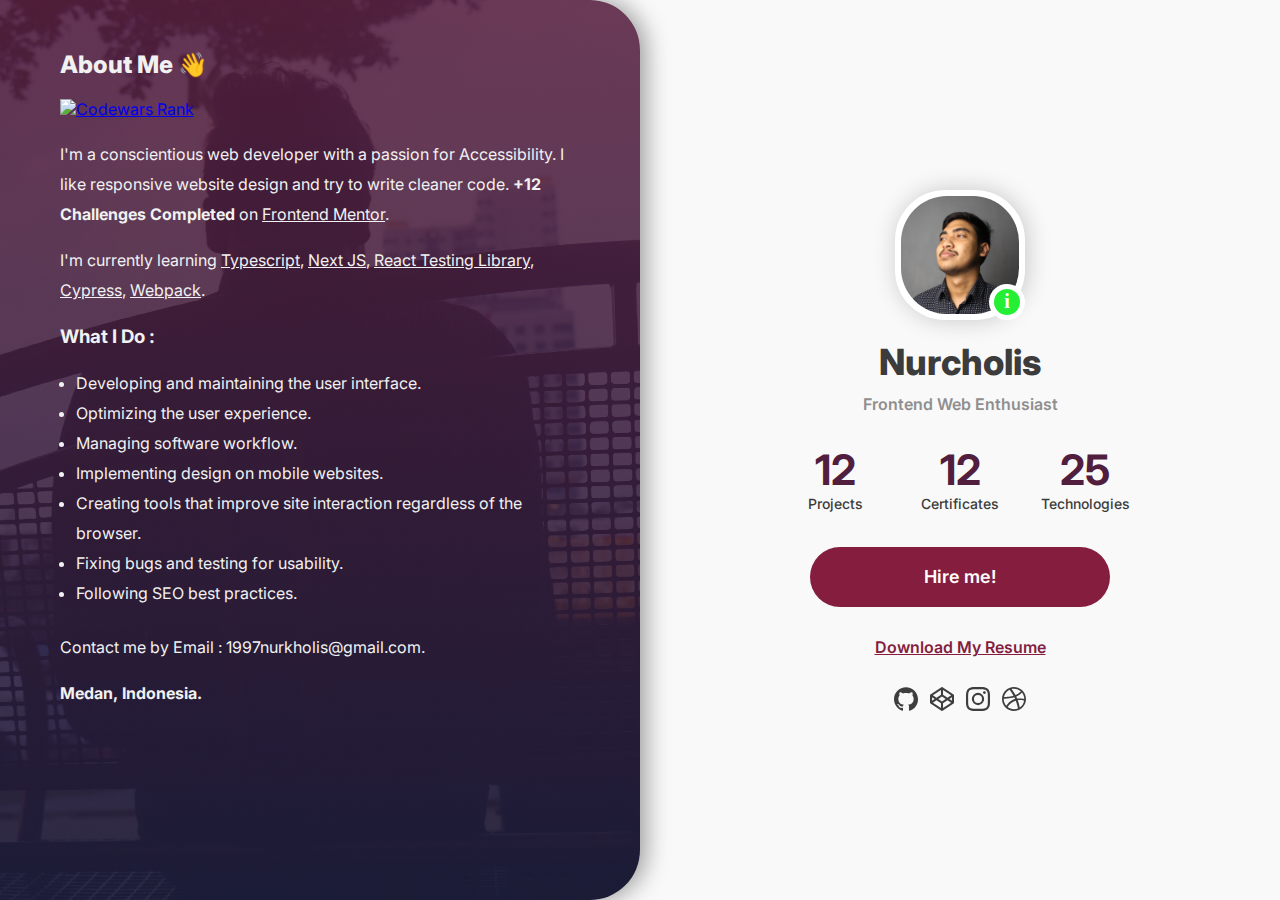
==== index.html @ 1909e734 "Added Project Artwork" ====
<!doctype html>
<html lang="en">

<head>
	<!-- Required meta tags -->
	<meta charset="utf-8" />
	<meta name="viewport" content="width=device-width, initial-scale=1, shrink-to-fit=no" />
	<meta name="description"
		content="Membuat Web seperti Portofolio Website, Company Profile, Bussines Website, Landing Page" />
	<meta name="keywords" content="jasa pembuatan website, cara bikin website, cholis04, Muhammad Nurcholis" />

	<meta property="twitter:card" content="summary_large_image" />
	<meta property="twitter:url" content="https://cholis04.github.io" />
	<meta property="twitter:title" content="Nurcholis (@cholis04)" />
	<meta property="twitter:description"
		content="Membuat Web seperti Portofolio Website, Company Profile, Bussines Website, Landing Page" />

	<meta property="og:type" content="website" />
	<meta property="og:title" content="Nurcholis (@cholis04)" />
	<meta property="og:description"
		content="Membuat Web seperti Portofolio Website, Company Profile, Bussines Website, Landing Page" />
	<meta property="og:url" content="https://cholis04.github" />
	<meta property="og:site_name" content="Cholis Portofolio" />

	<meta name="theme-color" content="#571E3EDF" />
	<meta name="msapplication-navbutton-color" content="#571E3EDF" />
	<meta name="apple-mobile-web-app-status-bar-style" content="#571E3EDF" />

	<link rel="apple-touch-icon" href="/favicon.png" />
	<link href='./favicon.png' rel='icon' sizes='12x12' type='image/gif' />

	<title>Nurcholis (cholis04) - Frontend Designer</title>
	<link rel="stylesheet" type="text/css" href="./style.css" />

	<!-- Global site tag (gtag.js) - Google Analytics -->
	<script async src="https://www.googletagmanager.com/gtag/js?id=UA-180833949-1"></script>
	<script>
		window.dataLayer = window.dataLayer || [];
		function gtag() { dataLayer.push(arguments); }
		gtag('js', new Date());

		gtag('config', 'UA-180833949-1');
	</script>

</head>

<body>

	<div class="container">

		<main id="right">

			<!-- Summary Section -->
			<section class="summary">
				<div class="summary__photo-wrap">
					<div class="summary__photo">
						<img src="./img/photos/Profile-2.webp" title="Nur Cholis" alt="Profile Photo Nur Cholis" />
						<button class="available linked" title="Available | Click to About Me" data-id="home"><b>i</b>
						</button>
					</div>
				</div>
				<h1 class="summary__name">Nurcholis</h1>
				<p class="summary__job-title">Frontend Web Enthusiast</p>
				<div class="summary__stats">
					<button class="summary__box-stats linked" data-id="project">
						<span class="summary__head-num" id="number-projects">-</span>
						<span class="summary__head-title">Projects</span>
					</button>
					<button class="summary__box-stats linked" data-id="certificate">
						<span class="summary__head-num" id="number-certificates">-</span>
						<span class="summary__head-title">Certificates</span>
					</button>
					<button class="summary__box-stats linked" data-id="tech">
						<span class="summary__head-num" id="number-technologies">-</span>
						<span class="summary__head-title">Technologies</span>
					</button>
				</div>
				<div class="summary__button-wrap">
					<a href="mailto:1997nurkholis@gmail" class="button-1">Hire me!</a>
				</div>
				<div class="summary__link-wrap">
					<a href="https://docs.google.com/document/d/1XcYr3jp7N2FRmDAwPGv26s-TCqlYp1WfvCLv8L4P7aw/edit?usp=sharing"
						class="download-link" target="_blank" rel="noopener">Download My
						Resume</a>
				</div>
				<footer class="summary__footer">
					<nav aria-label="social links">
						<ul class="summary__wrapper-link">
							<li class="summary__link-item">
								<a href="https://github.com/cholis04" class="summary__footer-link" target="_blank"
									rel="noopener" aria-label="Github">
									<img src="./img/icons/github.svg" alt="Cholis04 Github account's"
										title="Cholis04 Github account's" />
								</a>
							</li>
							<li class="summary__link-item">
								<a href="https://codepen.io/cholis04" class="summary__footer-link" target="_blank"
									rel="noopener" aria-label="Codepen">
									<img src="./img/icons/codepen.svg" alt="Cholis04 Codepen account's"
										title="Cholis04 Codepen account's" />
								</a>
							</li>
							<li class="summary__link-item">
								<a href="https://instagram.com/cholis04" class="summary__footer-link" target="_blank"
									rel="noopener" aria-label="Instagram">
									<img src="./img/icons/black-instagram.svg" alt="Cholis04 Instagram account's"
										title="Cholis04 Instagram account's" />
								</a>
							</li>
							<li class="summary__link-item">
								<a href="https://dribbble.com/cholis04" class="summary__footer-link" target="_blank"
									rel="noopener" aria-label="Dribbble">
									<img src="./img/icons/dribbble.svg" alt="Cholis04 Dribbble account's"
										title="Cholis04 Dribbble account's" />
								</a>
							</li>
						</ul>
					</nav>
				</footer>
			</section>

		</main>

		<aside id="left">

			<!-- Home Tab Panel -->
			<!-- Home Tab Panel -->
			<section class="content" id="home" aria-labelledby="about-me" tabindex="0">
				<button class="back-button">x</button>
				<div class="content-container">
					<h2 class="heading-content" id="about-me">About Me 👋</h2>
					<div class="home__badges">
						<a href="https://www.codewars.com/users/cholis04" target="_blank" rel="noopener"
							aria-label="Codewars" class="home__badges-codewars">
							<img src="https://www.codewars.com/users/cholis04/badges/micro" alt="Codewars Rank"
								title="Codewars Rank" />
						</a>
					</div>
					<p class="home__paragraph">
						I'm a conscientious web developer with a passion for Accessibility. I like responsive website
						design and try to write cleaner code. <b>+12 Challenges
							Completed </b> on <a href="https://www.frontendmentor.io/profile/cholis04" target="_blank"
							rel="noopener">Frontend Mentor</a>.
					</p>
					<p class="home__paragraph">
						I'm currently learning <u>Typescript</u>, <u>Next JS</u>, <u>React Testing Library</u>,
						<u>Cypress</u>, <u>Webpack</u>.
					</p>
					<article class="home__todo">
						<h3>What I Do :</h3>
						<ul>
							<li>Developing and maintaining the user interface.</li>
							<li>Optimizing the user experience.</li>
							<li>Managing software workflow.</li>
							<li>Implementing design on mobile websites.</li>
							<li>Creating tools that improve site interaction regardless of the browser.</li>
							<li>Fixing bugs and testing for usability.</li>
							<li>Following SEO best practices.</li>
						</ul>
					</article>
					<p class="home__paragraph">
						Contact me by Email : 1997nurkholis@gmail.com.
					</p>
					<p class="home__paragraph">
						<b>Medan, Indonesia.</b>
					</p>
				</div>
			</section>
			<!-- Home Tab Panel -->

			<!-- Tech Stack Tab Panel -->
			<!-- Tech Stack Tab Panel -->
			<section class="content" id="tech" aria-labelledby="tech-stack" tabindex="0">
				<button class="back-button">x</button>
				<div class="content-container">
					<h2 class="heading-content" id="tech-stack">Tech Stack</h2>

					<div class="tech__group">
						<div class="wrap-tech">
							<h3>Programming Language</h3>
							<ul>
								<li>Node JS</li>
								<li>PHP</li>
								<li>JavaScript</li>
							</ul>
						</div>
						<div class="wrap-tech">
							<h3>Mark Up Language</h3>
							<ul>
								<li>HTML</li>
								<li>CSS</li>
							</ul>
						</div>
						<div class="wrap-tech">
							<h3>CSS preprocessor</h3>
							<ul>
								<li>SASS</li>
								<li>Styled Component</li>
							</ul>
						</div>
						<div class="wrap-tech">
							<h3>Database</h3>
							<ul>
								<li>MySQL</li>
								<li>Firestore </li>
								<li>MongoDB</li>
							</ul>
						</div>
						<div class="wrap-tech">
							<h3>Libraries and Frameworks</h3>
							<ul>
								<li>React JS</li>
								<li>Gatsby JS</li>
								<li>Next JS</li>
								<li>Bootstrap</li>
							</ul>
						</div>
						<div class="wrap-tech">
							<h3>Tools and Support</h3>
							<ul>
								<li>GitHub</li>
								<li>Firebase</li>
								<li>Typescript</li>
								<li>Jest</li>
								<li>React Testing Library</li>
								<li>Webpack</li>
								<li>VS Code</li>
								<li>Postman</li>
								<li>Adobe XD</li>
								<li>Inkscape</li>
								<li>Figma</li>
							</ul>
						</div>
					</div>
				</div>
			</section>
			<!-- Tech Stack Tab Panel -->

			<!-- Project Tab Panel -->
			<!-- Project Tab Panel -->
			<section class="content" id="project" aria-labelledby="recent-projects" tabindex="0">
				<button class="back-button">x</button>
				<div class="content-container" id="item-projects">
					<h2 class="heading-content" id="recent-projects">Recent Projects</h2>

					<div class="wrap-project">
						<h3>Simple Note App</h3>
						<p>( 2022 ) - React JS, Accessibility </p>
						<div class="img-wrap">
							<a href="https://www.frontendmentor.io/solutions/country-list-web-app-using-nextjs-swr-S1vvnuwE9"
								target="_blank" rel="noopener">
								<img src="img/artworks/artwork-16.png" alt="REST Countries API"
									title="REST Countries API" />
							</a>
						</div>
						<details>
							<summary>Details</summary>
							<div class="detail-project">
								<p class="summary-title">About :</p>
								<p>
									This is the final project to complete the class <a
										href="https://www.dicoding.com/academies/403/" target="_blank"
										rel="noopener">Belajar Membuat Aplikasi Web dengan
										React"</a> from Dicoding Indonesia.

								</p>
							</div>
							<div class="detail-project">
								<p class="summary-title">Featuers :</p>
								<ul>
									<li>Able to Show List of Notes. (Mandatory)</li>
									<li>Able to Add Notes. (Mandatory)</li>
									<li>Able to Delete Notes. (Mandatory)</li>
									<li>There is a Note Search Feature. (Optional)</li>
									<li>There is a Character Limit in the Note Title Input. (Optional)</li>
									<li>There is a Note Archive Feature. (Optional)</li>
								</ul>
							</div>
						</details>
						<hr />
					</div>

					<!-- ########################## -->

					<div class="wrap-project">
						<h3>REST Countries API</h3>
						<p>( 2022 ) - Next JS, TypeScript, Styled Component, useSWR, Axios </p>
						<div class="img-wrap">
							<a href="https://www.frontendmentor.io/solutions/country-list-web-app-using-nextjs-swr-S1vvnuwE9"
								target="_blank" rel="noopener">
								<img src="img/artworks/artwork-16.png" alt="REST Countries API"
									title="REST Countries API" />
							</a>
						</div>
						<details>
							<summary>Details</summary>
							<div class="detail-project">
								<p class="summary-title">About :</p>
								<p>
									This is a solution to the <a
										href="https://www.frontendmentor.io/challenges/rest-countries-api-with-color-theme-switcher-5cacc469fec04111f7b848ca"
										target="_blank" rel="noopener">REST Countries API with color theme switcher</a>.
									Frontend Mentor challenges help you improve your coding
									skills by building realistic projects.
								</p>
							</div>
							<div class="detail-project">
								<p class="summary-title">Users should be able to : </p>
								<ul>
									<li>See all countries from the API on the homepage</li>
									<li>Search for a country using an input field</li>
									<li>Filter countries by region</li>
									<li>Click on a country to see more detailed information on a separate page</li>
									<li>Click through to the border countries on the detail page</li>
									<li>Toggle the color scheme between light and dark mode (optional)</li>
								</ul>
							</div>
						</details>
						<hr />
					</div>

					<!-- ########################## -->

					<div class="wrap-project">
						<h3>Tip Calculator App</h3>
						<p>( 2022 ) - Next JS, Styled Component, Accessibility</p>
						<div class="img-wrap">
							<a href="https://www.frontendmentor.io/solutions/tip-calculator-app-using-intlnumberformat-as-format-currency-Ei6Vyxe-Z"
								target="_blank" rel="noopener">
								<img src="img/artworks/artwork-15.png" alt="Tip Calculator App"
									title="Tip Calculator App" />
							</a>
						</div>
						<details>
							<summary>Details</summary>
							<div class="detail-project">
								<p class="summary-title">About :</p>
								<p>
									This is a solution to the <a
										href="https://www.frontendmentor.io/challenges/tip-calculator-app-ugJNGbJUX"
										target="_blank" rel="noopener">Tip calculator app challenge on Frontend
										Mentor</a>. Frontend Mentor challenges help you improve your coding
									skills by building realistic projects.
								</p>
							</div>
							<div class="detail-project">
								<p class="summary-title">Users should be able to : </p>
								<ul>
									<li> View the optimal layout for the app depending on their device's screen size
									</li>
									<li>See hover states for all interactive elements on the page</li>
									<li>Calculate the correct tip and total cost of the bill per person</li>
								</ul>
							</div>
						</details>
						<hr />
					</div>

					<!-- ########################## -->

					<div class="wrap-project">
						<h3>Fylo Dark Theme Landing Page</h3>
						<p>( 2022 ) - Accessibility, SASS, BEM</p>
						<div class="img-wrap">
							<a href="https://www.frontendmentor.io/solutions/fylo-dark-theme-landing-page-using-scss-and-bem-naming-convention-7huUKAAVg"
								target="_blank" rel="noopener">
								<img src="img/artworks/artwork-14.png" alt="Fylo Dark Theme Landing Page"
									title="Fylo Dark Theme Landing Page" />
							</a>
						</div>
						<details>
							<summary>Details</summary>
							<div class="detail-project">
								<p class="summary-title">About :</p>
								<p>
									This is a solution to the <a
										href="https://www.frontendmentor.io/challenges/fylo-dark-theme-landing-page-5ca5f2d21e82137ec91a50fd"
										target="_blank" rel="noopener">Fylo dark theme landing page challenge on
										Frontend Mentor</a>. Frontend Mentor challenges help you improve your coding
									skills by building realistic projects.
								</p>
							</div>
							<div class="detail-project">
								<p class="summary-title">Users should be able to : </p>
								<ul>
									<li>View the optimal layout for the site depending on their device's screen size
									</li>
									<li>See hover states for all interactive elements on the page</li>
								</ul>
							</div>
						</details>
						<hr />
					</div>

					<!-- ########################## -->

					<div class="wrap-project">
						<h3>Advice Generator App</h3>
						<p>( 2022 ) - Next JS, Styled Component, Axios, Accessibility</p>
						<div class="img-wrap">
							<a href="https://www.frontendmentor.io/solutions/advice-generator-using-nextjs-axios-and-styledcomponent-yfSykOOBI"
								target="_blank" rel="noopener">
								<img src="img/artworks/artwork-13.png" alt="Advice Generator App"
									title="Advice Generator App" />
							</a>
						</div>
						<details>
							<summary>Details</summary>
							<div class="detail-project">
								<p class="summary-title">About :</p>
								<p>
									This is a solution to the <a
										href="https://www.frontendmentor.io/challenges/advice-generator-app-QdUG-13db"
										target="_blank" rel="noopener">Advice generator app challenge on Frontend
										Mentor</a>. Frontend Mentor challenges help you improve your coding skills by
									building realistic projects.
								</p>
							</div>
							<div class="detail-project">
								<p class="summary-title">Users should be able to : </p>
								<ul>
									<li>View the optimal layout for the site depending on their device's screen size
									</li>
									<li>See hover states for all interactive elements on the page</li>
									<li>Generate a new piece of advice by clicking the dice icon</li>
								</ul>
							</div>
						</details>
						<hr />
					</div>

					<!-- ########################## -->

					<div class="wrap-project">
						<h3>Clipboard Landing Page</h3>
						<p>( 2022 ) - Accessibility, CSS Flexbox, CSS Custom Properties</p>
						<div class="img-wrap">
							<a href="https://www.frontendmentor.io/solutions/footer-menu-using-flex-wrap-fixed-height-flex-direction-column-qUwo2OZbn"
								target="_blank" rel="noopener">
								<img src="img/artworks/artwork-12.png" alt="Clipboard Landing Page"
									title="Clipboard Landing Page" />
							</a>
						</div>
						<details>
							<summary>Details</summary>
							<div class="detail-project">
								<p class="summary-title">About :</p>
								<p>
									This is a solution to the <a
										href="https://www.frontendmentor.io/challenges/clipboard-landing-page-5cc9bccd6c4c91111378ecb9"
										target="_blank" rel="noopener">Clipboard landing page challenge on Frontend
										Mentor</a>. Frontend Mentor challenges help you improve your coding skills by
									building realistic projects.
								</p>
							</div>
							<div class="detail-project">
								<p class="summary-title">Users should be able to : </p>
								<ul>
									<li>View the optimal layout for the site depending on their device's screen size
									</li>
									<li>See hover states for all interactive elements on the page</li>
								</ul>
							</div>
						</details>
						<hr />
					</div>

					<!-- ########################## -->

					<div class="wrap-project">
						<h3>Time Tracking Dashboard</h3>
						<p>( 2022 ) - React JS, Styled Component, Gatsby JS</p>
						<div class="img-wrap">
							<a href="https://www.frontendmentor.io/solutions/responsive-layout-time-tracking-dashboard-with-css-grid-and-flex-S2OHByflnE"
								target="_blank" rel="noopener">
								<img src="img/artworks/artwork-11.png" alt="Time Tracking Dashboard"
									title="Time Tracking Dashboard" />
							</a>
						</div>
						<details>
							<summary>Details</summary>
							<div class="detail-project">
								<p class="summary-title">About :</p>
								<p>
									This is a solution to the <a
										href="https://www.frontendmentor.io/challenges/time-tracking-dashboard-UIQ7167Jw"
										target="_blank" rel="noopener">Time tracking dashboard challenge on Frontend
										Mentor</a>. Frontend Mentor challenges help you improve your coding skills by
									building realistic projects.
								</p>
							</div>
							<div class="detail-project">
								<p class="summary-title">Users should be able to : </p>
								<ul>
									<li>View the optimal layout for the site depending on their device's screen size
									</li>
									<li>See hover states for all interactive elements on the page</li>
									<li>Switch between viewing Daily, Weekly, and Monthly stats</li>
								</ul>
							</div>
						</details>
						<hr />
					</div>

					<!-- ########################## -->

					<div class="wrap-project">
						<h3>Loopstudios landing page</h3>
						<p>( 2022 ) - Semantic HTML, CSS Flexbox, CSS Custom Properties</p>
						<div class="img-wrap">
							<a href="https://www.frontendmentor.io/solutions/responsive-menu-using-checkbox-without-js-loopstudios-landing-page-05n_khL24"
								target="_blank" rel="noopener">
								<img src="img/artworks/artwork-10.png" alt="Loopstudios landing page"
									title="Loopstudios landing page" />
							</a>
						</div>
						<details>
							<summary>Details</summary>
							<div class="detail-project">
								<p class="summary-title">About :</p>
								<p>
									This is a solution to the <a
										href="https://www.frontendmentor.io/challenges/loopstudios-landing-page-N88J5Onjw"
										target="_blank" rel="noopener">Loopstudios landing page challenge on Frontend
										Mentor</a>. Frontend Mentor challenges help you improve your coding skills by
									building realistic projects.
								</p>
							</div>
							<div class="detail-project">
								<p class="summary-title">Users should be able to : </p>
								<ul>
									<li>View the optimal layout for the site depending on their device's screen size
									</li>
									<li>See hover states for all interactive elements on the page</li>
								</ul>
							</div>
						</details>
						<hr />
					</div>

					<!-- ########################## -->

					<div class="wrap-project">
						<h3>Samawwah Landing Page</h3>
						<p>( 2021 ) - Gatsby JS</p>
						<div class="img-wrap">
							<a href="https://samawwah-project.web.app/" target="_blank" rel="noopener">
								<img src="img/artworks/artwork-9.png" alt="Samawwah Landing Page"
									title="Samawwah Landing Page" />
							</a>
						</div>
						<details>
							<summary>Details</summary>
							<div class="detail-project">
								<p class="summary-title">About :</p>
								<p>
									Promote the services of wedding invitation service providers that contain some
									information in the form of benefits, prices, theme choices, and how to order
									wedding invitation services.
								</p>
							</div>
							<div class="detail-project">
								<p class="summary-title">Features :</p>
								<ul>
									<li>Applying SEO friendly</li>
									<li>The appearance of the site is attractive, up-to-date and responsive</li>
									<li>Call To Action to the WhatsApp application</li>
									<li>Reviews from previous customers</li>
									<li>Links to dynamic invite demos based on the selected theme</li>
									<li>Live demo of wedding invitation theme</li>
								</ul>
							</div>
							<div class="detail-project">
								<p class="summary-title">Deficiency :</p>
								<ul>
									<li>No login system</li>
									<li>Don't have an order page for potential customers yet</li>
								</ul>
							</div>
						</details>
						<hr />
					</div>

					<!-- ########################## -->

					<div class="wrap-project">
						<h3>Cooking Recipe Web App</h3>
						<p>( 2021 ) - ES6, Webpack, Web Component</p>
						<div class="img-wrap">
							<a href="https://cooking-app-ae933.web.app/" target="_blank" rel="noopener">
								<img src="img/artworks/artwork-8.png" alt="Cooking Recipe Web App"
									title="Cooking Recipe Web App" />
							</a>
						</div>
						<details>
							<summary>Details</summary>
							<div class="detail-project">
								<p class="summary-title">About :</p>
								<p>
									This website is intended for learning in one of the online course at
									Dicoding Indonesia. Where this site helps users to search and find recipes.
								</p>
							</div>
							<div class="detail-project">
								<p class="summary-title">Features :</p>
								<ul>
									<li>Users can search recipe data.</li>
									<li>See the entire list of recipes that are searched by keyword.</li>
									<li>See the recipe in detail.</li>
								</ul>
							</div>
							<div class="detail-project">
								<p class="summary-title">Deficiency :</p>
								<ul>
									<li>Website is too simple.</li>
									<li>The recipe list is not showing when the page is loaded for the first time
									</li>
								</ul>
							</div>
						</details>
						<hr />
					</div>

					<!-- ########################## -->

					<div class="wrap-project">
						<h3>Flipcard - Digital Contact</h3>
						<p>( 2021 ) - Firebase, React JS</p>
						<div class="img-wrap">
							<a href="https://flipcard.xyz" target="_blank" rel="noopener">
								<img src="img/artworks/artwork-6.png" alt="Flipcard - Digital Contact"
									title="Flipcard - Digital Contact" />
							</a>
						</div>
						<details>
							<summary>Details</summary>
							<div class="detail-project">
								<p class="summary-title">About :</p>
								<p>
									Help users create a special page in the form of a digital business card
									containing information and several links in it that are easy to use and free
								</p>
							</div>
							<div class="detail-project">
								<p class="summary-title">Features :</p>
								<ul>
									<li>Login using Google Account.</li>
									<li>Added User photos and information.</li>
									<li>Links or page links according to the username.</li>
									<li>User can add multiple links into digital name.</li>
									<li>There is a choice of light and dark themes as well as a choice of cool color
										accents.</li>
									<li>Analyze the number of people who viewed and clicked on your link.</li>

								</ul>
							</div>
							<div class="detail-project">
								<p class="summary-title">Deficiency :</p>
								<ul>
									<li>Limited digital business card customization display.</li>
									<li>The number of links that can be added is no more than 12.</li>
									<li>Inaccurate data analysis.</li>
									<li>Some browsers do not support digital business card display.</li>
								</ul>
							</div>
						</details>
						<hr />
					</div>

					<!-- ########################## -->

					<div class="wrap-project">
						<h3>Trisya Label Official Web App</h3>
						<p>( 2021 ) - HTML, CSS, React JS template PWA</p>
						<div class="img-wrap">
							<a href="https://trisya-label.web.app/" target="_blank" rel="noopener">
								<img src="img/artworks/artwork-5.png" alt="Trisya Label Official Web App"
									title="Trisya Label Official Web App" />
							</a>
						</div>
						<details>
							<summary>Details</summary>
							<div class="detail-project">
								<p class="summary-title">About :</p>
								<p>
									Marketing products in the form of food ingredients that are ready to be cooked.
									view all products sold and provide information such as grocery prices, delivery
									schedules and couriers, as well as available payment methods.
								</p>
							</div>
							<div class="detail-project">
								<p class="summary-title">Features :</p>
								<ul>
									<li>Users can find the groceries they want to buy.</li>
									<li>There is a ingredients category menu that makes it easy for potential
										buyers.</li>
									<li>Users can add shopping lists stored on their respective devices.</li>
									<li>Attractive and contemporary appearance.</li>
									<li>Users can download the web and use it offline like an application.</li>
									<li>Links to trisya label social media account.</li>
									<li>Orders will be directed to the WhatsApp application.</li>
								</ul>
							</div>
							<div class="detail-project">
								<p class="summary-title">Deficiency :</p>
								<ul>
									<li>Does not have a login system, so users don't have an order history list, and
										admins can't add/change products without going through manual coding.</li>
									<li>Have not optimized SEO.</li>
									<li>Still using the free domain.</li>
								</ul>
							</div>
						</details>
						<hr />
					</div>

					<!-- ########################## -->

				</div>
			</section>
			<!-- Project Tab Panel -->

			<!-- Certificate Tab Panel -->
			<!-- Certificate Tab Panel -->
			<section class="content" id="certificate" aria-labelledby="certificates" tabindex="0">
				<a class="back-button">x</a>
				<div class="content-container">
					<h2 class="heading-content" id="certificates">Certiticates</h2>

					<div class="certificate__group">
						<h3>Front End Web Developer</h3>
						<ul class="item-certificates">
							<li>
								<h4>Belajar Membuat Aplikasi Web dengan React</h4>
								<p>(2022) - Dicoding Indonesia </p>
								<div class="linkto-certificate">
									<a href="https://www.dicoding.com/certificates/NVP7K4GLGZR0" target="_blank"
										rel="noopener">
										View Certificate
									</a>
								</div>
							</li>
							<li>
								<h4>Belajar Fundamental Front-End Web Development</h4>
								<p>(2021) - Dicoding Indonesia </p>
								<div class="linkto-certificate">
									<a href="https://www.dicoding.com/certificates/KEXL3LOGWPG2" target="_blank"
										rel="noopener">
										View Certificate
									</a>
								</div>
							</li>
							<li>
								<h4>Front End Development Libraries</h4>
								<p>(2021) - freeCodeCamp </p>
								<div class="linkto-certificate">
									<a href="https://www.freecodecamp.org/certification/cholis/front-end-libraries"
										target="_blank" rel="noopener">
										View Certificate
									</a>
								</div>
							</li>
							<li>
								<h4>Belajar Membuat Front-End Web untuk Pemula</h4>
								<p>(2021) - Dicoding Indonesia </p>
								<div class="linkto-certificate">
									<a href="https://www.dicoding.com/certificates/6RPNK2G89P2M" target="_blank"
										rel="noopener">
										View Certificate
									</a>
								</div>
							</li>
							<li>
								<h4>Belajar Dasar Pemrograman Web</h4>
								<p>(2021) - Dicoding Indonesia </p>
								<div class="linkto-certificate">
									<a href="https://www.dicoding.com/certificates/N9ZOD1JEDPG5" target="_blank"
										rel="noopener">
										View Certificate
									</a>
								</div>
							</li>
							<li>
								<h4>JavaScript Algorithms and Data Structures</h4>
								<p>(2021) - freeCodeCamp </p>
								<div class="linkto-certificate">
									<a href="https://www.freecodecamp.org/certification/cholis/javascript-algorithms-and-data-structures"
										target="_blank" rel="noopener">
										View Certificate
									</a>
								</div>
							</li>
						</ul>
					</div>

					<div class="certificate__group">
						<h3>Back End Developer</h3>
						<ul class="item-certificates">
							<li>
								<h4>Architecting on AWS (Membangun Arsitektur Cloud di AWS)</h4>
								<p>(2021) - Dicoding Indonesia </p>
								<div class="linkto-certificate">
									<a href="https://www.dicoding.com/certificates/07Z658ORWXQR" target="_blank"
										rel="noopener">
										View Certificate
									</a>
								</div>
							</li>
							<li>
								<h4>Cloud Practitioner Essentials (Belajar Dasar AWS Cloud)</h4>
								<p>(2021) - Dicoding Indonesia </p>
								<div class="linkto-certificate">
									<a href="https://www.dicoding.com/certificates/ERZR5RE5OPYV" target="_blank"
										rel="noopener">
										View Certificate
									</a>
								</div>
							</li>
							<li>
								<h4>Belajar Membuat Aplikasi Back-End untuk Pemula</h4>
								<p>(2021) - Dicoding Indonesia </p>
								<div class="linkto-certificate">
									<a href="https://www.dicoding.com/certificates/L4PQM7347ZO1" target="_blank"
										rel="noopener">
										View Certificate
									</a>
								</div>
							</li>
							<li>
								<h4>Belajar Dasar Pemrograman JavaScript</h4>
								<p>(2021) - Dicoding Indonesia </p>
								<div class="linkto-certificate">
									<a href="https://www.dicoding.com/certificates/JMZVMLR9RZN9" target="_blank"
										rel="noopener">
										View Certificate
									</a>
								</div>
							</li>
						</ul>
					</div>

					<div class="certificate__group">
						<h3>Data Analyst </h3>
						<ul class="item-certificates">
							<li>
								<h4>Data Analyst Python Track</h4>
								<p>(2021) - DQLab.id </p>
								<div class="linkto-certificate">
									<a href="https://academy.dqlab.id/certificate/pdf/DQLABDATRCSIBNRG/TRACK"
										target="_blank" rel="noopener">
										View Certificate
									</a>
								</div>
							</li>
							<li>
								<h4>Big Data Analytics: Opportunities, Challenges, and the Future</h4>
								<p>(2021) - FutureLearn </p>
								<div class="linkto-certificate">
									<a href="https://www.futurelearn.com/certificates/2bztstb" target="_blank"
										rel="noopener">
										View Certificate
									</a>
								</div>
							</li>
						</ul>
					</div>

				</div>
			</section>
			<!-- Certificate Tab Panel -->

		</aside>

	</div>

	<!-- JavaScript -->
	<script src="./script.js"></script>
</body>

</html>
---- style.css ----
/*
* Prefixed by https://autoprefixer.github.io
* PostCSS: v8.3.6,
* Autoprefixer: v10.3.1
* Browsers: last 4 version
*/

@import url('https://fonts.googleapis.com/css2?family=Inter:wght@100;200;300;400;500;600;700;800;900&display=swap');

*,
*::after,
*::before {
  margin: 0;
  padding: 0;
  -webkit-box-sizing: border-box;
  box-sizing: border-box;
}

body {
  background: #f9f9f9;
  font-family: 'Inter', sans-serif;
  -webkit-font-smoothing: antialiased;
  -moz-osx-font-smoothing: grayscale;
}

p,
li {
  line-height: 30px;
  font-size: 16px;
}

.container {
  position: relative;
  margin: 0px auto;
  width: 100%;
  max-width: 1920px;
  height: 100vh;
  overflow: hidden;
  display: -webkit-box;
  display: -ms-flexbox;
  display: flex;
  -webkit-box-pack: justify;
  -ms-flex-pack: justify;
  justify-content: space-between;
}

/* LEFT Aside */

#left {
  position: absolute;
  margin-left: 0;
  height: 100vh;
  overflow: hidden;
  max-width: 960px;
  width: 50%;
  background-image: -o-linear-gradient(top, #571e3edf, #1e1f3edf),
    url('./img/backgrounds/Background.jpg');
  background-image: -webkit-gradient(
      linear,
      left top,
      left bottom,
      from(#571e3edf),
      to(#1e1f3edf)
    ),
    url('./img/backgrounds/Background.jpg');
  background-image: linear-gradient(to bottom, #571e3edf, #1e1f3edf),
    url('./img/backgrounds/Background.jpg');
  background-repeat: no-repeat;
  background-position: center top;
  background-size: cover;
  padding: 40px;
  border-top-right-radius: 50px;
  border-bottom-right-radius: 50px;
  -webkit-box-shadow: 5px 0px 25px rgba(0, 0, 0, 0.4);
  box-shadow: 5px 0px 25px rgba(0, 0, 0, 0.4);
  -webkit-transition: margin-left 0.5s ease-in-out;
  -o-transition: margin-left 0.5s ease-in-out;
  transition: margin-left 0.5s ease-in-out;
}

/* LEFT Aside */

/* RIGHT Aside */
#right {
  float: right;
  position: absolute;
  right: 0;
  max-width: 960px;
  height: 100vh;
  width: 50%;
  padding: 20px;
}

#right > .summary {
  max-width: 960px;
  height: 100%;
  display: -webkit-box;
  display: -ms-flexbox;
  display: flex;
  -webkit-box-pack: center;
  -ms-flex-pack: center;
  justify-content: center;
  -webkit-box-orient: vertical;
  -webkit-box-direction: normal;
  -ms-flex-direction: column;
  flex-direction: column;
  -webkit-box-align: center;
  -ms-flex-align: center;
  align-items: center;
}

.summary__photo-wrap {
  width: 100%;
  height: 130px;
  display: -webkit-box;
  display: -ms-flexbox;
  display: flex;
  -webkit-box-pack: center;
  -ms-flex-pack: center;
  justify-content: center;
  -webkit-box-align: center;
  -ms-flex-align: center;
  align-items: center;
  margin-bottom: 10px;
}
.summary__photo {
  width: 130px;
  height: 130px;
  display: -webkit-box;
  display: -ms-flexbox;
  display: flex;
  -webkit-box-pack: center;
  -ms-flex-pack: center;
  justify-content: center;
  -webkit-box-align: center;
  -ms-flex-align: center;
  align-items: center;
  background-color: white;
  -webkit-box-shadow: 2px 0px 25px rgba(0, 0, 0, 0.2);
  box-shadow: 2px 0px 25px rgba(0, 0, 0, 0.2);
  position: relative;
  border-radius: 50px;
}
.summary__photo > img {
  width: 118px;
  height: 118px;
  border-radius: 46px;
  -o-object-fit: cover;
  object-fit: cover;
  -o-object-position: center;
  object-position: center;
}
.summary__photo .available {
  position: absolute;
  display: -webkit-box;
  display: -ms-flexbox;
  display: flex;
  -webkit-box-pack: center;
  -ms-flex-pack: center;
  justify-content: center;
  -webkit-box-align: center;
  -ms-flex-align: center;
  align-items: center;
  width: 36px;
  height: 36px;
  border-radius: 100%;
  border: 5px solid white;
  font-size: 20px;
  font-family: serif;
  font-weight: 800;
  color: white;
  background-color: #25ef34;
  right: 0;
  bottom: 0;
  cursor: pointer;
}

/* ############################################# */
.summary__name {
  margin: 0px auto;
  margin-top: 10px;
  font-size: 36px;
  font-weight: 800;
  color: #3c3c3c;
}
.summary__job-title {
  margin: 0px auto;
  margin-top: 5px;
  font-size: 16px;
  font-weight: 600;
  color: #8f8f8f;
}
/* ############################################# */

.summary__stats {
  margin: 0px auto;
  margin-top: 10px;
  margin-bottom: 20px;
  max-width: 420px;
  width: 100%;
  height: auto;

  padding: 0px 20px;
  display: -webkit-box;
  display: -ms-flexbox;
  display: flex;
  -webkit-box-pack: center;
  -ms-flex-pack: center;
  justify-content: center;
  -webkit-box-align: center;
  -ms-flex-align: center;
  align-items: center;
}
.summary__box-stats {
  font-family: 'Inter', sans-serif;
  margin: 15px;
  width: 25%;
  cursor: pointer;
  background: none;
  border: none;
}
.summary__head-num {
  display: block;
  margin: 0px auto;
  padding: 0px;
  text-align: center;
  font-size: 42px;
  font-weight: 700;
  color: #511e3e;
  -webkit-transition: all 0.2s ease-in-out;
  -o-transition: all 0.2s ease-in-out;
  transition: all 0.2s ease-in-out;
}
.summary__head-num:hover {
  color: #753b3b;
}
.summary__head-title {
  display: block;
  margin: 0px auto;
  padding: 0px;
  text-align: center;
  font-size: 14px;
  font-weight: 500;
  color: #3c3c3c;
}

/* ############################################# */

.summary__button-wrap {
  width: 100%;
  height: 60px;
  display: -webkit-box;
  display: -ms-flexbox;
  display: flex;
  -webkit-box-pack: center;
  -ms-flex-pack: center;
  justify-content: center;
  -webkit-box-align: center;
  -ms-flex-align: center;
  align-items: center;
}

.summary__button-wrap .button-1 {
  background: #851e3e;
  border-radius: 100px;
  width: 300px;
  height: 60px;
  text-align: center;
  font-size: 18px;
  font-weight: 600;
  color: white;
  text-decoration: none;
  line-height: 60px;
  -webkit-transition: all 0.1s ease-out;
  -o-transition: all 0.1s ease-out;
  transition: all 0.1s ease-out;
}

.summary__button-wrap .button-1:hover {
  -webkit-box-shadow: 0px 5px 5px rgba(0, 0, 0, 0.3);
  box-shadow: 0px 5px 5px rgba(0, 0, 0, 0.3);
  -webkit-transform: translateY(-5px);
  -ms-transform: translateY(-5px);
  transform: translateY(-5px);
}
/* ############################################# */

.summary__link-wrap {
  margin-top: 20px;
  width: 100%;
  height: 40px;
  display: -webkit-box;
  display: -ms-flexbox;
  display: flex;
  -webkit-box-pack: center;
  -ms-flex-pack: center;
  justify-content: center;
  -webkit-box-align: center;
  -ms-flex-align: center;
  align-items: center;
}
.summary__link-wrap .download-link {
  text-decoration: underline;
  color: #851e3e;
  font-weight: 600;
  font-size: 16px;
}
/* ############################################# */
.summary__footer {
  width: 100%;
  margin-top: 20px;
}

.summary__wrapper-link {
  display: -webkit-box;
  display: -ms-flexbox;
  display: flex;
  -webkit-box-pack: center;
  -ms-flex-pack: center;
  justify-content: center;
  -webkit-box-align: center;
  -ms-flex-align: center;
  align-items: center;

  list-style-type: none;
  padding-left: 0;
}

.summary__link-item {
  margin-left: 0;
  width: 24px;
  height: 24px;
  margin: 0 6px;
}

.summary__footer-link {
  text-decoration: none;
}
.summary__footer-link > img {
  width: 24px;
  height: 24px;
  opacity: 0.75;
}
/* ############################################# */

/* RIGHT Aside */

.back-button {
  position: absolute;
  right: 20px;
  top: 20px;
  width: 28px;
  height: 28px;
  background: black;
  border:none;
  color: rgb(175, 175, 175);
  border-radius: 20px;
  font-size: 14px;
  line-height: 28px;
  text-align: center;
  display: none;
  cursor: pointer;
  text-decoration: none;
  font-weight: bold;
  -webkit-box-shadow: 3px 3px 25px rgba(255, 255, 255, 0.2);
  box-shadow: 3px 3px 25px rgba(255, 255, 255, 0.2);
}

.wrap-left {
  width: 100%;
  display: -webkit-box;
  display: -ms-flexbox;
  display: flex;
  -webkit-box-pack: center;
  -ms-flex-pack: center;
  justify-content: center;
  height: 100%;
}

.content-container {
  width: 100%;
  direction: ltr;
}

.content-container > .heading-content {
  margin-bottom: 20px;
  font-weight: 800;
}

/* #######################H HOME ########################### */
#home {
  padding: 10px;
  color: #f1f1f1;
  height: 100%;
  width: 100%;
  display: block;
  direction: rtl;
  overflow-y: auto;
  padding-left: 20px;
}

#home .home__paragraph {
  margin-bottom: 16px;
}
#home .home__paragraph > a {
  color: inherit;
}

#home .home__badges {
  margin-bottom: 20px;
}

#home .home__todo {
  margin-top: 20px;
  margin-bottom: 24px;
}
#home .home__todo h3 {
  margin-bottom: 20px;
}
#home .home__todo ul {
  padding-left: 16px;
}
/* #######################H HOME ########################### */

/* #######################H TECH ########################### */

#tech {
  padding: 10px;
  color: #f1f1f1;
  height: 100%;
  width: 100%;
  display: none;
  direction: rtl;
  overflow-y: auto;
  padding-left: 20px;
}

#tech .content-container .tech__group {
  display: -ms-grid;
  display: grid;
  -ms-grid-columns: 1fr 1fr;
  grid-template-columns: 1fr 1fr;
}
#tech .content-container .wrap-tech {
  margin-bottom: 40px;
}
#tech .content-container .wrap-tech h3 {
  margin: 0px auto;
  margin-bottom: 10px;
  padding: 0px;
  font-weight: 600;
}
#tech .content-container .wrap-tech ul {
  padding-left: 16px;
}
#tech .content-container .wrap-tech ul li {
  margin: 0px auto;
  padding: 0px;
  font-weight: 400;
}

/* #######################H TECH ########################### */

/* #######################H PROJECT ########################### */
#project {
  padding: 10px;
  color: #f1f1f1;
  height: 100%;
  width: 100%;
  display: none;
  direction: rtl;

  overflow-y: auto;
  padding-left: 20px;
}
#project .content-container .wrap-project {
  margin-bottom: 20px;
}
#project .content-container .wrap-project h3 {
  margin: 0px auto;
  margin-bottom: 10px;
  padding: 0px;
  font-weight: 600;
}

#project .content-container .wrap-project > p {
  margin: 0px auto;
  padding: 0px;
  font-weight: 400;
  font-size: 14px;
}
#project .content-container .wrap-project .img-wrap {
  margin: 40px auto;
  min-height: 140px;
  width: 90%;
  max-width: 420px;
  background-color: rgba(255, 255, 255, 0.2);
  -webkit-box-shadow: 2px 2px 25px rgba(0, 0, 0, 0.2);
  box-shadow: 2px 2px 25px rgba(0, 0, 0, 0.2);
  -webkit-backdrop-filter: blur(5px);
  backdrop-filter: blur(5px);
}
#project .content-container .wrap-project .img-wrap img {
  display: block;
  margin: 0px auto;
  width: 100%;
  height: auto;
}
#project .content-container .wrap-project details {
  margin-bottom: 20px;
  padding-bottom: 20px;
}
#project .content-container .wrap-project details summary {
  font-size: 16px;
  cursor: pointer;
  color: #dbdbdb;
}
#project .content-container .wrap-project details .detail-project {
  margin-top: 20px;
}
#project
  .content-container
  .wrap-project
  details
  .detail-project
  .summary-title {
  font-size: 16px;
  font-weight: 700;
  margin-bottom: 10px;
}
#project
  .content-container
  .wrap-project
  details
  .detail-project
  p a  {
 color:inherit;
}
#project .content-container .wrap-project details .detail-project ul {
  padding-left: 16px;
}
#project .content-container .wrap-project details .detail-project ul li {
  line-height: 30px;
  font-size: 16px;
}

/* #######################H PROJECT ########################### */

/* #######################H CERTIFICATED ########################### */
#certificate {
  padding: 10px;
  color: #f1f1f1;
  height: 100%;
  width: 100%;
  display: none;
  direction: rtl;

  overflow-y: auto;
  padding-left: 20px;
}
#certificate .content-container h3 {
  margin-bottom: 10px;
}

#certificate .content-container .certificate__group {
  margin-bottom: 40px;
}
#certificate .content-container .certificate__group ul {
  padding-left: 16px;
}
#certificate .content-container .certificate__group ul li {
  margin-bottom: 20px;
}
#certificate .content-container .certificate__group ul li h4 {
  margin: 0px auto;
  padding: 0px;
  font-weight: 600;
}
#certificate .content-container .certificate__group ul li p {
  margin: 0px auto;
  padding: 0px;
  font-weight: 400;
  font-size: 14px;
}
#certificate .content-container .certificate__group ul li .linkto-certificate {
  margin-top: 0px;
  font-size: 12px;
}
#certificate
  .content-container
  .certificate__group
  ul
  li
  .linkto-certificate
  a {
  text-decoration: underline;
  color: #b6b6b6;
  -webkit-transition: all 0.2s ease-in-out;
  -o-transition: all 0.2s ease-in-out;
  transition: all 0.2s ease-in-out;
}
#certificate
  .content-container
  .certificate__group
  ul
  li
  .linkto-certificate
  a:hover {
  text-decoration: none;
  color: #30f79a;
}
/* #######################H CERTIFICATED ########################### */

/* MEDIA QUERY ############################################################################# */
/* MEDIA QUERY ############################################################################# */
/* MEDIA QUERY ############################################################################# */
/* MEDIA QUERY ############################################################################# */
/* MEDIA QUERY ############################################################################# */
/* MEDIA QUERY ############################################################################# */
/* MEDIA QUERY ############################################################################# */
/* MEDIA QUERY ############################################################################# */
/* MEDIA QUERY ############################################################################# */
/* MEDIA QUERY ############################################################################# */
/* MEDIA QUERY ############################################################################# */
/* MEDIA QUERY ############################################################################# */
/* MEDIA QUERY ############################################################################# */
/* MEDIA QUERY ############################################################################# */
/* MEDIA QUERY ############################################################################# */
/* MEDIA QUERY ############################################################################# */
/* MEDIA QUERY ############################################################################# */
/* MEDIA QUERY ############################################################################# */
/* MEDIA QUERY ############################################################################# */
/* MEDIA QUERY ############################################################################# */
/* MEDIA QUERY ############################################################################# */
/* MEDIA QUERY ############################################################################# */
/* MEDIA QUERY ############################################################################# */
/* MEDIA QUERY ############################################################################# */

@media only screen and (max-width: 960px) {
  #left {
    margin-left: -120%;
    z-index: 840;
    width: 100%;
  }
  .back-button {
    z-index: 890;
    display: block;
  }

  #right {
    width: 100%;
  }
}

@media only screen and (max-width: 480px) {
  p,
  li {
    line-height: 24px;
    font-size: 14px;
  }

  #left {
    margin-left: -120%;
    z-index: 840;
    width: 100%;
    padding-left: 0px;
    padding-right: 0px;
  }
  .back-button {
    display: block;
  }

  #right {
    width: 100%;
    height: 100%;
  }

  .content-container {
    padding: 20px;
  }
  /* ###################### PHOTO ########################## */

  .summary__photo-wrap {
    height: 100px;
    margin-bottom: 0px;
  }
  .summary__photo {
    width: 100px;
    height: 100px;

    border-radius: 42px;
  }
  .summary__photo img {
    width: 88px;
    height: 88px;
    border-radius: 38px;
  }
  .summary__photo .available {
    width: 32px;
    height: 32px;
    font-size: 16px;
  }
  /* ###################### PHOTO ########################## */

  /* ######################  NAME & TITLE  ####################### */
  .summary__name {
    font-size: 24px;
  }
  .summary__job-title {
    font-size: 14px;
  }
  /* #####################  NAME & TITLE  ######################## */
  /* #####################   STATS   ######################## */
  .summary__stats {
    margin-top: 20px;
    padding: 0px;
  }
  .summary__box-stats {
    margin: 0px;
    width: 100px;
  }
  .summary__head-num {
    font-size: 30px;
  }
  .summary__head-title {
    font-size: 14px;
  }

  /* ######################   STATS   ####################### */
  /* ######################   BUTTON WRAP   ####################### */

  .summary__button-wrap {
    margin-top: 10px;
    height: 48px;
  }

  .summary__button-wrap .button-1 {
    width: 240px;
    height: 48px;
    line-height: 48px;
    font-size: 14px;
  }

  /* #####################   BUTTON WRAP   ######################## */
  /* #################    WRAP LINK DOWNLOAD   ############################ */

  .summary__link-wrap .download-link {
    font-size: 14px;
  }
  /* ######################    WRAP LINK DOWNLOAD   ####################### */
  /* ######################  FOOTER  ####################### */
  .summary__footer {
    margin-top: 20px;
  }

  .summary__link-item {
    width: 20px;
    height: 20px;
  }

  .summary__footer-link > img {
    width: 20px;
    height: 20px;
  }
  /* ######################  FOOTER  ####################### */

  /* ################ LEFT LEFT LEFT #######################*
  /* ################ LEFT LEFT LEFT #######################*


  /* #######################H TECH ########################### */

  #tech .content-container .tech__group {
    -ms-grid-columns: 1fr;
    grid-template-columns: 1fr;
  }
  /* #######################H TECH ########################### */

  /* #######################H CERTIFICATED ########################### */

  #certificate .content-container ul li .linkto-certificate {
    font-size: 14px;
  }
  /* #######################H CERTIFICATED ########################### */
  /* #######################H PROJECT ########################### */

  #project .content-container .wrap-project .img-wrap {
    margin: 20px auto;
    width: 100%;
  }
  #project .content-container .wrap-project details {
    margin-bottom: 10px;
  }

  #project .content-container .wrap-project details .detail-project ul li {
    line-height: 24px;
    font-size: 14px;
  }
  /* #######################H PROJECT ########################### */

  /* ################ LEFT LEFT LEFT #######################* */
  /* ################ LEFT LEFT LEFT #######################* */
}
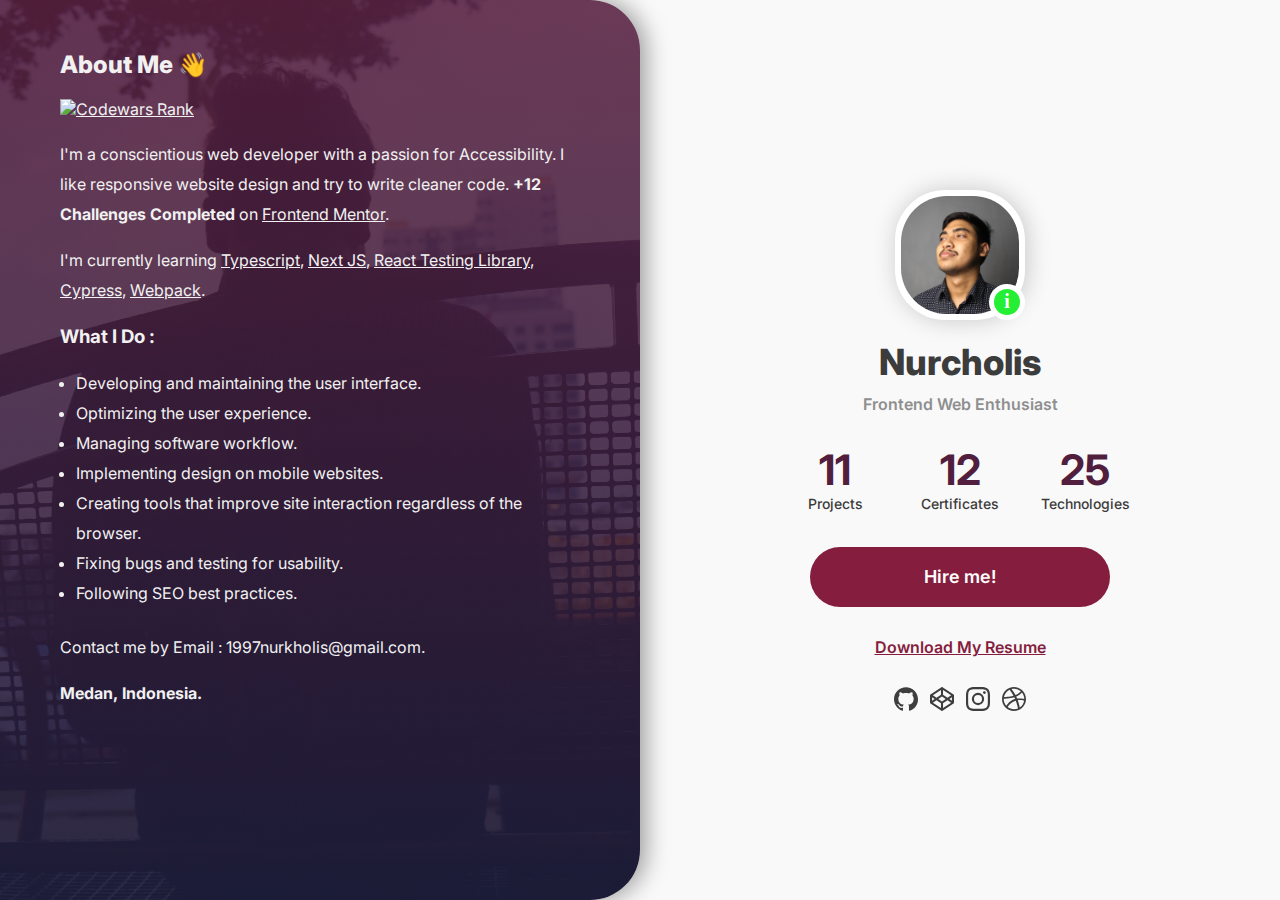
==== commit 4e50f4c2: "Updated Index html" ====
--- a/index.html
+++ b/index.html
@@ -244,53 +244,11 @@
 					<h2 class="heading-content" id="recent-projects">Recent Projects</h2>
 
 					<div class="wrap-project">
-						<h3>Simple Note App</h3>
-						<p>( 2022 ) - React JS, Accessibility </p>
-						<div class="img-wrap">
-							<a href="https://www.frontendmentor.io/solutions/country-list-web-app-using-nextjs-swr-S1vvnuwE9"
-								target="_blank" rel="noopener">
-								<img src="img/artworks/artwork-16.png" alt="REST Countries API"
-									title="REST Countries API" />
-							</a>
-						</div>
-						<details>
-							<summary>Details</summary>
-							<div class="detail-project">
-								<p class="summary-title">About :</p>
-								<p>
-									This is the final project to complete the class <a
-										href="https://www.dicoding.com/academies/403/" target="_blank"
-										rel="noopener">Belajar Membuat Aplikasi Web dengan
-										React"</a> from Dicoding Indonesia.
-
-								</p>
-							</div>
-							<div class="detail-project">
-								<p class="summary-title">Featuers :</p>
-								<ul>
-									<li>Able to Show List of Notes. (Mandatory)</li>
-									<li>Able to Add Notes. (Mandatory)</li>
-									<li>Able to Delete Notes. (Mandatory)</li>
-									<li>There is a Note Search Feature. (Optional)</li>
-									<li>There is a Character Limit in the Note Title Input. (Optional)</li>
-									<li>There is a Note Archive Feature. (Optional)</li>
-								</ul>
-							</div>
-						</details>
-						<hr />
-					</div>
-
-					<!-- ########################## -->
-
-					<div class="wrap-project">
 						<h3>REST Countries API</h3>
 						<p>( 2022 ) - Next JS, TypeScript, Styled Component, useSWR, Axios </p>
 						<div class="img-wrap">
-							<a href="https://www.frontendmentor.io/solutions/country-list-web-app-using-nextjs-swr-S1vvnuwE9"
-								target="_blank" rel="noopener">
-								<img src="img/artworks/artwork-16.png" alt="REST Countries API"
-									title="REST Countries API" />
-							</a>
+							<img src="img/artworks/artwork-16.png" alt="REST Countries API"
+								title="REST Countries API" />
 						</div>
 						<details>
 							<summary>Details</summary>
@@ -315,6 +273,29 @@
 									<li>Toggle the color scheme between light and dark mode (optional)</li>
 								</ul>
 							</div>
+							<div class="detail-project">
+								<p class="summary-title">Links :</p>
+								<ul>
+									<li>
+										<a href="https://rest-countries-api-tan.vercel.app/" target="_blank"
+											rel="noopener">
+											Live Preview ↗
+										</a>
+									</li>
+									<li>
+										<a href="https://www.frontendmentor.io/solutions/country-list-web-app-using-nextjs-swr-S1vvnuwE9"
+											target="_blank" rel="noopener">
+											Solution ↗
+										</a>
+									</li>
+									<li>
+										<a href="https://github.com/cholis04/rest-countries-api" target="_blank"
+											rel="noopener">
+											Repository ↗
+										</a>
+									</li>
+								</ul>
+							</div>
 						</details>
 						<hr />
 					</div>
@@ -325,11 +306,8 @@
 						<h3>Tip Calculator App</h3>
 						<p>( 2022 ) - Next JS, Styled Component, Accessibility</p>
 						<div class="img-wrap">
-							<a href="https://www.frontendmentor.io/solutions/tip-calculator-app-using-intlnumberformat-as-format-currency-Ei6Vyxe-Z"
-								target="_blank" rel="noopener">
-								<img src="img/artworks/artwork-15.png" alt="Tip Calculator App"
-									title="Tip Calculator App" />
-							</a>
+							<img src="img/artworks/artwork-15.png" alt="Tip Calculator App"
+								title="Tip Calculator App" />
 						</div>
 						<details>
 							<summary>Details</summary>
@@ -352,6 +330,29 @@
 									<li>Calculate the correct tip and total cost of the bill per person</li>
 								</ul>
 							</div>
+							<div class="detail-project">
+								<p class="summary-title">Links :</p>
+								<ul>
+									<li>
+										<a href="https://tip-calculator-app-one-rho.vercel.app/" target="_blank"
+											rel="noopener">
+											Live Preview ↗
+										</a>
+									</li>
+									<li>
+										<a href="https://www.frontendmentor.io/solutions/tip-calculator-app-using-intlnumberformat-as-format-currency-Ei6Vyxe-Z"
+											target="_blank" rel="noopener">
+											Solution ↗
+										</a>
+									</li>
+									<li>
+										<a href="https://github.com/cholis04/tip-calculator-app" target="_blank"
+											rel="noopener">
+											Repository ↗
+										</a>
+									</li>
+								</ul>
+							</div>
 						</details>
 						<hr />
 					</div>
@@ -362,11 +363,8 @@
 						<h3>Fylo Dark Theme Landing Page</h3>
 						<p>( 2022 ) - Accessibility, SASS, BEM</p>
 						<div class="img-wrap">
-							<a href="https://www.frontendmentor.io/solutions/fylo-dark-theme-landing-page-using-scss-and-bem-naming-convention-7huUKAAVg"
-								target="_blank" rel="noopener">
-								<img src="img/artworks/artwork-14.png" alt="Fylo Dark Theme Landing Page"
-									title="Fylo Dark Theme Landing Page" />
-							</a>
+							<img src="img/artworks/artwork-14.png" alt="Fylo Dark Theme Landing Page"
+								title="Fylo Dark Theme Landing Page" />
 						</div>
 						<details>
 							<summary>Details</summary>
@@ -388,6 +386,29 @@
 									<li>See hover states for all interactive elements on the page</li>
 								</ul>
 							</div>
+							<div class="detail-project">
+								<p class="summary-title">Links :</p>
+								<ul>
+									<li>
+										<a href="https://cholis04.github.io/fylo-dark-theme-landing-page-master/"
+											target="_blank" rel="noopener">
+											Live Preview ↗
+										</a>
+									</li>
+									<li>
+										<a href="https://www.frontendmentor.io/solutions/fylo-dark-theme-landing-page-using-scss-and-bem-naming-convention-7huUKAAVg"
+											target="_blank" rel="noopener">
+											Solution ↗
+										</a>
+									</li>
+									<li>
+										<a href="https://github.com/cholis04/fylo-dark-theme-landing-page-master"
+											target="_blank" rel="noopener">
+											Repository ↗
+										</a>
+									</li>
+								</ul>
+							</div>
 						</details>
 						<hr />
 					</div>
@@ -398,11 +419,8 @@
 						<h3>Advice Generator App</h3>
 						<p>( 2022 ) - Next JS, Styled Component, Axios, Accessibility</p>
 						<div class="img-wrap">
-							<a href="https://www.frontendmentor.io/solutions/advice-generator-using-nextjs-axios-and-styledcomponent-yfSykOOBI"
-								target="_blank" rel="noopener">
-								<img src="img/artworks/artwork-13.png" alt="Advice Generator App"
-									title="Advice Generator App" />
-							</a>
+							<img src="img/artworks/artwork-13.png" alt="Advice Generator App"
+								title="Advice Generator App" />
 						</div>
 						<details>
 							<summary>Details</summary>
@@ -425,6 +443,29 @@
 									<li>Generate a new piece of advice by clicking the dice icon</li>
 								</ul>
 							</div>
+							<div class="detail-project">
+								<p class="summary-title">Links :</p>
+								<ul>
+									<li>
+										<a href="https://advice-generator-app-main-tau.vercel.app/" target="_blank"
+											rel="noopener">
+											Live Preview ↗
+										</a>
+									</li>
+									<li>
+										<a href="https://www.frontendmentor.io/solutions/advice-generator-using-nextjs-axios-and-styledcomponent-yfSykOOBI"
+											target="_blank" rel="noopener">
+											Solution ↗
+										</a>
+									</li>
+									<li>
+										<a href="https://github.com/cholis04/advice-generator-app-main/" target="_blank"
+											rel="noopener">
+											Repository ↗
+										</a>
+									</li>
+								</ul>
+							</div>
 						</details>
 						<hr />
 					</div>
@@ -435,11 +476,8 @@
 						<h3>Clipboard Landing Page</h3>
 						<p>( 2022 ) - Accessibility, CSS Flexbox, CSS Custom Properties</p>
 						<div class="img-wrap">
-							<a href="https://www.frontendmentor.io/solutions/footer-menu-using-flex-wrap-fixed-height-flex-direction-column-qUwo2OZbn"
-								target="_blank" rel="noopener">
-								<img src="img/artworks/artwork-12.png" alt="Clipboard Landing Page"
-									title="Clipboard Landing Page" />
-							</a>
+							<img src="img/artworks/artwork-12.png" alt="Clipboard Landing Page"
+								title="Clipboard Landing Page" />
 						</div>
 						<details>
 							<summary>Details</summary>
@@ -461,6 +499,29 @@
 									<li>See hover states for all interactive elements on the page</li>
 								</ul>
 							</div>
+							<div class="detail-project">
+								<p class="summary-title">Links :</p>
+								<ul>
+									<li>
+										<a href="https://cholis04.github.io/clipboard-landing-page-master/"
+											target="_blank" rel="noopener">
+											Live Preview ↗
+										</a>
+									</li>
+									<li>
+										<a href="https://www.frontendmentor.io/solutions/footer-menu-using-flex-wrap-fixed-height-flex-direction-column-qUwo2OZbn"
+											target="_blank" rel="noopener">
+											Solution ↗
+										</a>
+									</li>
+									<li>
+										<a href="https://github.com/cholis04/clipboard-landing-page-master"
+											target="_blank" rel="noopener">
+											Repository ↗
+										</a>
+									</li>
+								</ul>
+							</div>
 						</details>
 						<hr />
 					</div>
@@ -471,11 +532,8 @@
 						<h3>Time Tracking Dashboard</h3>
 						<p>( 2022 ) - React JS, Styled Component, Gatsby JS</p>
 						<div class="img-wrap">
-							<a href="https://www.frontendmentor.io/solutions/responsive-layout-time-tracking-dashboard-with-css-grid-and-flex-S2OHByflnE"
-								target="_blank" rel="noopener">
-								<img src="img/artworks/artwork-11.png" alt="Time Tracking Dashboard"
-									title="Time Tracking Dashboard" />
-							</a>
+							<img src="img/artworks/artwork-11.png" alt="Time Tracking Dashboard"
+								title="Time Tracking Dashboard" />
 						</div>
 						<details>
 							<summary>Details</summary>
@@ -498,6 +556,29 @@
 									<li>Switch between viewing Daily, Weekly, and Monthly stats</li>
 								</ul>
 							</div>
+							<div class="detail-project">
+								<p class="summary-title">Links :</p>
+								<ul>
+									<li>
+										<a href="https://time-tracking-dashboard-fem.web.app/" target="_blank"
+											rel="noopener">
+											Live Preview ↗
+										</a>
+									</li>
+									<li>
+										<a href="https://www.frontendmentor.io/solutions/responsive-layout-time-tracking-dashboard-with-css-grid-and-flex-S2OHByflnE"
+											target="_blank" rel="noopener">
+											Solution ↗
+										</a>
+									</li>
+									<li>
+										<a href="https://github.com/cholis04/Time-Tracking-Dashboard" target="_blank"
+											rel="noopener">
+											Repository ↗
+										</a>
+									</li>
+								</ul>
+							</div>
 						</details>
 						<hr />
 					</div>
@@ -508,11 +589,8 @@
 						<h3>Loopstudios landing page</h3>
 						<p>( 2022 ) - Semantic HTML, CSS Flexbox, CSS Custom Properties</p>
 						<div class="img-wrap">
-							<a href="https://www.frontendmentor.io/solutions/responsive-menu-using-checkbox-without-js-loopstudios-landing-page-05n_khL24"
-								target="_blank" rel="noopener">
-								<img src="img/artworks/artwork-10.png" alt="Loopstudios landing page"
-									title="Loopstudios landing page" />
-							</a>
+							<img src="img/artworks/artwork-10.png" alt="Loopstudios landing page"
+								title="Loopstudios landing page" />
 						</div>
 						<details>
 							<summary>Details</summary>
@@ -534,6 +612,29 @@
 									<li>See hover states for all interactive elements on the page</li>
 								</ul>
 							</div>
+							<div class="detail-project">
+								<p class="summary-title">Links :</p>
+								<ul>
+									<li>
+										<a href="https://cholis04.github.io/Loopstudios-landing-page/" target="_blank"
+											rel="noopener">
+											Live Preview ↗
+										</a>
+									</li>
+									<li>
+										<a href="https://www.frontendmentor.io/solutions/responsive-menu-using-checkbox-without-js-loopstudios-landing-page-05n_khL24"
+											target="_blank" rel="noopener">
+											Solution ↗
+										</a>
+									</li>
+									<li>
+										<a href="https://github.com/cholis04/Loopstudios-landing-page" target="_blank"
+											rel="noopener">
+											Repository ↗
+										</a>
+									</li>
+								</ul>
+							</div>
 						</details>
 						<hr />
 					</div>
@@ -544,10 +645,8 @@
 						<h3>Samawwah Landing Page</h3>
 						<p>( 2021 ) - Gatsby JS</p>
 						<div class="img-wrap">
-							<a href="https://samawwah-project.web.app/" target="_blank" rel="noopener">
-								<img src="img/artworks/artwork-9.png" alt="Samawwah Landing Page"
-									title="Samawwah Landing Page" />
-							</a>
+							<img src="img/artworks/artwork-9.png" alt="Samawwah Landing Page"
+								title="Samawwah Landing Page" />
 						</div>
 						<details>
 							<summary>Details</summary>
@@ -577,6 +676,16 @@
 									<li>Don't have an order page for potential customers yet</li>
 								</ul>
 							</div>
+							<div class="detail-project">
+								<p class="summary-title">Links :</p>
+								<ul>
+									<li>
+										<a href="https://samawwah-project.web.app/" target="_blank" rel="noopener">
+											Live Preview ↗
+										</a>
+									</li>
+								</ul>
+							</div>
 						</details>
 						<hr />
 					</div>
@@ -587,10 +696,8 @@
 						<h3>Cooking Recipe Web App</h3>
 						<p>( 2021 ) - ES6, Webpack, Web Component</p>
 						<div class="img-wrap">
-							<a href="https://cooking-app-ae933.web.app/" target="_blank" rel="noopener">
-								<img src="img/artworks/artwork-8.png" alt="Cooking Recipe Web App"
-									title="Cooking Recipe Web App" />
-							</a>
+							<img src="img/artworks/artwork-8.png" alt="Cooking Recipe Web App"
+								title="Cooking Recipe Web App" />
 						</div>
 						<details>
 							<summary>Details</summary>
@@ -617,6 +724,22 @@
 									</li>
 								</ul>
 							</div>
+							<div class="detail-project">
+								<p class="summary-title">Links :</p>
+								<ul>
+									<li>
+										<a href="https://cooking-app-ae933.web.app/" target="_blank" rel="noopener">Live
+											Preview ↗
+										</a>
+									</li>
+									<li>
+										<a href="https://github.com/cholis04/CookingApp-BFFEWD" target="_blank"
+											rel="noopener">
+											Repository ↗
+										</a>
+									</li>
+								</ul>
+							</div>
 						</details>
 						<hr />
 					</div>
@@ -627,10 +750,8 @@
 						<h3>Flipcard - Digital Contact</h3>
 						<p>( 2021 ) - Firebase, React JS</p>
 						<div class="img-wrap">
-							<a href="https://flipcard.xyz" target="_blank" rel="noopener">
-								<img src="img/artworks/artwork-6.png" alt="Flipcard - Digital Contact"
-									title="Flipcard - Digital Contact" />
-							</a>
+							<img src="img/artworks/artwork-6.png" alt="Flipcard - Digital Contact"
+								title="Flipcard - Digital Contact" />
 						</div>
 						<details>
 							<summary>Details</summary>
@@ -673,10 +794,8 @@
 						<h3>Trisya Label Official Web App</h3>
 						<p>( 2021 ) - HTML, CSS, React JS template PWA</p>
 						<div class="img-wrap">
-							<a href="https://trisya-label.web.app/" target="_blank" rel="noopener">
-								<img src="img/artworks/artwork-5.png" alt="Trisya Label Official Web App"
-									title="Trisya Label Official Web App" />
-							</a>
+							<img src="img/artworks/artwork-5.png" alt="Trisya Label Official Web App"
+								title="Trisya Label Official Web App" />
 						</div>
 						<details>
 							<summary>Details</summary>
@@ -710,6 +829,16 @@
 									<li>Still using the free domain.</li>
 								</ul>
 							</div>
+							<div class="detail-project">
+								<p class="summary-title">Links :</p>
+								<ul>
+									<li>
+										<a href="https://trisya-label.web.app/" target="_blank" rel="noopener">Live
+											Preview ↗
+										</a>
+									</li>
+								</ul>
+							</div>
 						</details>
 						<hr />
 					</div>
--- a/style.css
+++ b/style.css
@@ -27,6 +27,10 @@
 li {
   line-height: 30px;
   font-size: 16px;
+}
+
+a {
+  color:inherit;
 }
 
 .container {
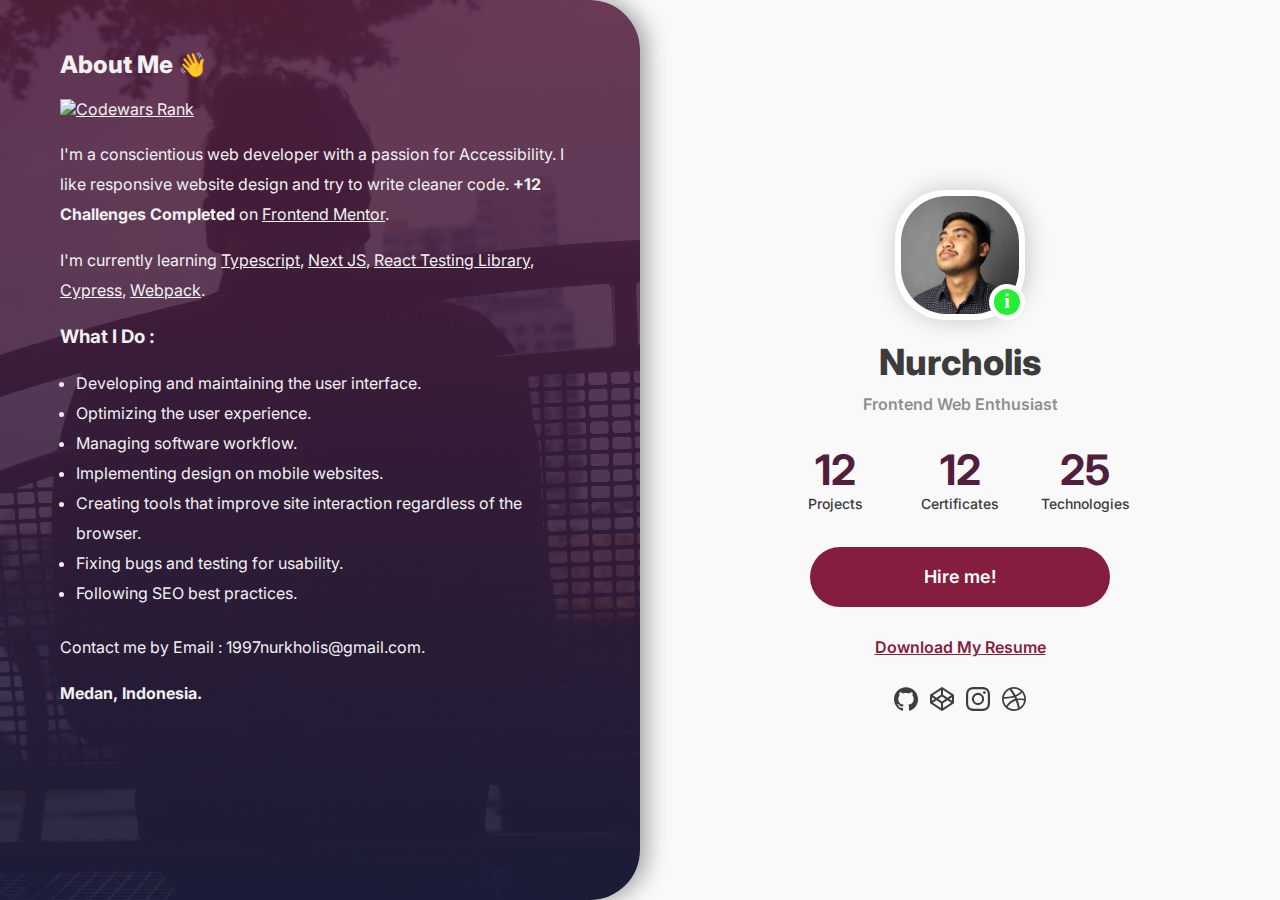
==== commit 28f95798: "Added Project Item Simple Note App" ====
--- a/index.html
+++ b/index.html
@@ -244,6 +244,57 @@
 					<h2 class="heading-content" id="recent-projects">Recent Projects</h2>
 
 					<div class="wrap-project">
+						<h3>Simple Note App</h3>
+						<p>( 2022 ) - React JS, Accessibility </p>
+						<div class="img-wrap">
+							<img src="img/artworks/artwork-17.png" alt="Simple Note App" title="Simple Note App" />
+						</div>
+						<details>
+							<summary>Details</summary>
+							<div class="detail-project">
+								<p class="summary-title">About :</p>
+								<p>
+									This is the final project to complete the class <a
+										href="https://www.dicoding.com/academies/403/" target="_blank"
+										rel="noopener">Belajar Membuat Aplikasi Web dengan
+										React"</a> from Dicoding Indonesia.
+
+								</p>
+							</div>
+							<div class="detail-project">
+								<p class="summary-title">Featuers :</p>
+								<ul>
+									<li>Able to Show List of Notes. (Mandatory)</li>
+									<li>Able to Add Notes. (Mandatory)</li>
+									<li>Able to Delete Notes. (Mandatory)</li>
+									<li>There is a Note Search Feature. (Optional)</li>
+									<li>There is a Character Limit in the Note Title Input. (Optional)</li>
+									<li>There is a Note Archive Feature. (Optional)</li>
+								</ul>
+							</div>
+							<div class="detail-project">
+								<p class="summary-title">Links :</p>
+								<ul>
+									<li>
+										<a href="https://simple-note-five.vercel.app/" target="_blank" rel="noopener">
+											Live Preview ↗
+										</a>
+									</li>
+									<li>
+										<a href="https://github.com/cholis04/simple-note" target="_blank"
+											rel="noopener">
+											Repository ↗
+										</a>
+									</li>
+								</ul>
+							</div>
+						</details>
+						<hr />
+					</div>
+
+					<!-- ########################## -->
+
+					<div class="wrap-project">
 						<h3>REST Countries API</h3>
 						<p>( 2022 ) - Next JS, TypeScript, Styled Component, useSWR, Axios </p>
 						<div class="img-wrap">
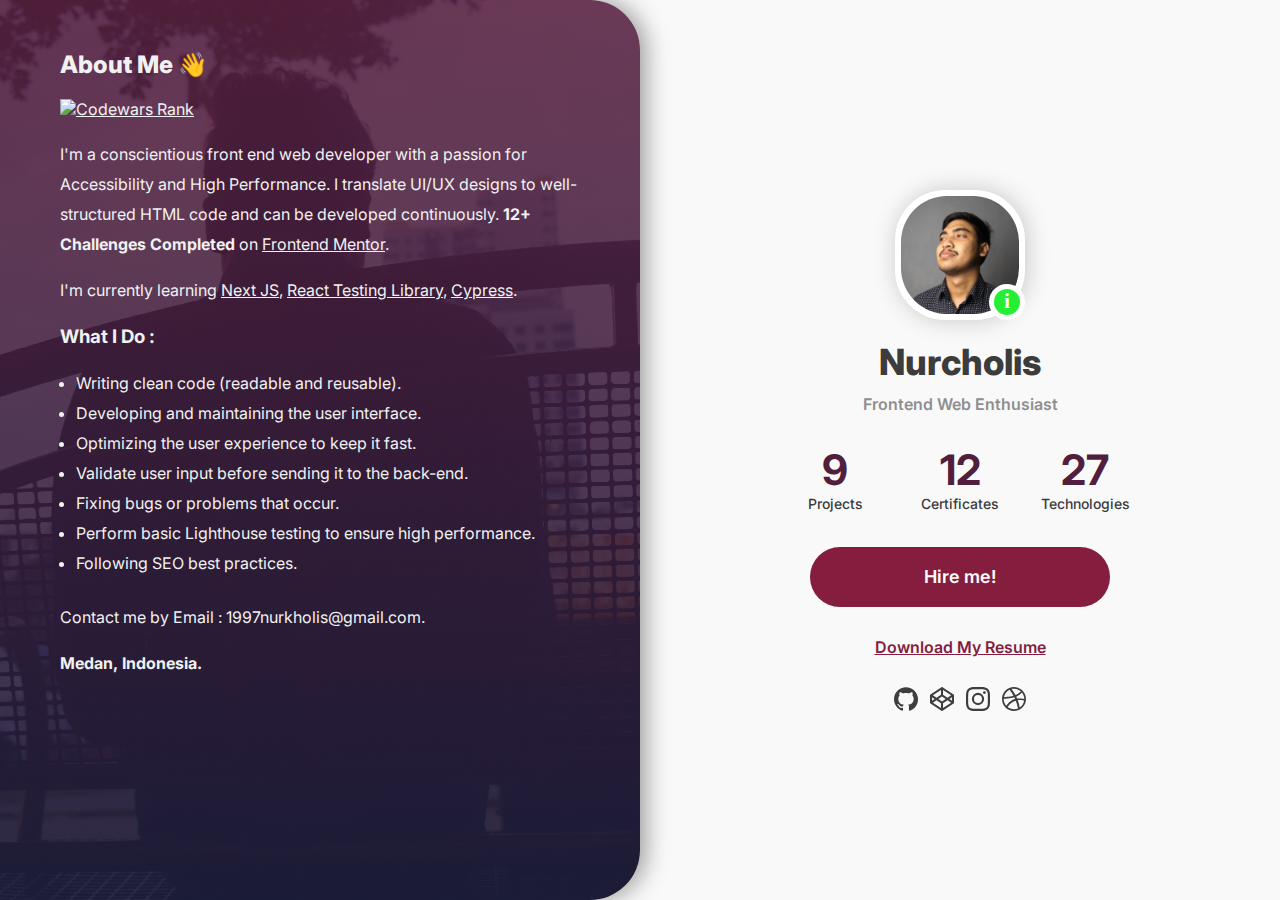
==== commit a37580bd: "Updated index and added new Artwork" ====
--- a/index.html
+++ b/index.html
@@ -1,1060 +1,1223 @@
-<!doctype html>
+<!DOCTYPE html>
 <html lang="en">
-
-<head>
-	<!-- Required meta tags -->
-	<meta charset="utf-8" />
-	<meta name="viewport" content="width=device-width, initial-scale=1, shrink-to-fit=no" />
-	<meta name="description"
-		content="Membuat Web seperti Portofolio Website, Company Profile, Bussines Website, Landing Page" />
-	<meta name="keywords" content="jasa pembuatan website, cara bikin website, cholis04, Muhammad Nurcholis" />
-
-	<meta property="twitter:card" content="summary_large_image" />
-	<meta property="twitter:url" content="https://cholis04.github.io" />
-	<meta property="twitter:title" content="Nurcholis (@cholis04)" />
-	<meta property="twitter:description"
-		content="Membuat Web seperti Portofolio Website, Company Profile, Bussines Website, Landing Page" />
-
-	<meta property="og:type" content="website" />
-	<meta property="og:title" content="Nurcholis (@cholis04)" />
-	<meta property="og:description"
-		content="Membuat Web seperti Portofolio Website, Company Profile, Bussines Website, Landing Page" />
-	<meta property="og:url" content="https://cholis04.github" />
-	<meta property="og:site_name" content="Cholis Portofolio" />
-
-	<meta name="theme-color" content="#571E3EDF" />
-	<meta name="msapplication-navbutton-color" content="#571E3EDF" />
-	<meta name="apple-mobile-web-app-status-bar-style" content="#571E3EDF" />
-
-	<link rel="apple-touch-icon" href="/favicon.png" />
-	<link href='./favicon.png' rel='icon' sizes='12x12' type='image/gif' />
-
-	<title>Nurcholis (cholis04) - Frontend Designer</title>
-	<link rel="stylesheet" type="text/css" href="./style.css" />
-
-	<!-- Global site tag (gtag.js) - Google Analytics -->
-	<script async src="https://www.googletagmanager.com/gtag/js?id=UA-180833949-1"></script>
-	<script>
-		window.dataLayer = window.dataLayer || [];
-		function gtag() { dataLayer.push(arguments); }
-		gtag('js', new Date());
-
-		gtag('config', 'UA-180833949-1');
-	</script>
-
-</head>
-
-<body>
-
-	<div class="container">
-
-		<main id="right">
-
-			<!-- Summary Section -->
-			<section class="summary">
-				<div class="summary__photo-wrap">
-					<div class="summary__photo">
-						<img src="./img/photos/Profile-2.webp" title="Nur Cholis" alt="Profile Photo Nur Cholis" />
-						<button class="available linked" title="Available | Click to About Me" data-id="home"><b>i</b>
-						</button>
-					</div>
-				</div>
-				<h1 class="summary__name">Nurcholis</h1>
-				<p class="summary__job-title">Frontend Web Enthusiast</p>
-				<div class="summary__stats">
-					<button class="summary__box-stats linked" data-id="project">
-						<span class="summary__head-num" id="number-projects">-</span>
-						<span class="summary__head-title">Projects</span>
-					</button>
-					<button class="summary__box-stats linked" data-id="certificate">
-						<span class="summary__head-num" id="number-certificates">-</span>
-						<span class="summary__head-title">Certificates</span>
-					</button>
-					<button class="summary__box-stats linked" data-id="tech">
-						<span class="summary__head-num" id="number-technologies">-</span>
-						<span class="summary__head-title">Technologies</span>
-					</button>
-				</div>
-				<div class="summary__button-wrap">
-					<a href="mailto:1997nurkholis@gmail" class="button-1">Hire me!</a>
-				</div>
-				<div class="summary__link-wrap">
-					<a href="https://docs.google.com/document/d/1XcYr3jp7N2FRmDAwPGv26s-TCqlYp1WfvCLv8L4P7aw/edit?usp=sharing"
-						class="download-link" target="_blank" rel="noopener">Download My
-						Resume</a>
-				</div>
-				<footer class="summary__footer">
-					<nav aria-label="social links">
-						<ul class="summary__wrapper-link">
-							<li class="summary__link-item">
-								<a href="https://github.com/cholis04" class="summary__footer-link" target="_blank"
-									rel="noopener" aria-label="Github">
-									<img src="./img/icons/github.svg" alt="Cholis04 Github account's"
-										title="Cholis04 Github account's" />
-								</a>
-							</li>
-							<li class="summary__link-item">
-								<a href="https://codepen.io/cholis04" class="summary__footer-link" target="_blank"
-									rel="noopener" aria-label="Codepen">
-									<img src="./img/icons/codepen.svg" alt="Cholis04 Codepen account's"
-										title="Cholis04 Codepen account's" />
-								</a>
-							</li>
-							<li class="summary__link-item">
-								<a href="https://instagram.com/cholis04" class="summary__footer-link" target="_blank"
-									rel="noopener" aria-label="Instagram">
-									<img src="./img/icons/black-instagram.svg" alt="Cholis04 Instagram account's"
-										title="Cholis04 Instagram account's" />
-								</a>
-							</li>
-							<li class="summary__link-item">
-								<a href="https://dribbble.com/cholis04" class="summary__footer-link" target="_blank"
-									rel="noopener" aria-label="Dribbble">
-									<img src="./img/icons/dribbble.svg" alt="Cholis04 Dribbble account's"
-										title="Cholis04 Dribbble account's" />
-								</a>
-							</li>
-						</ul>
-					</nav>
-				</footer>
-			</section>
-
-		</main>
-
-		<aside id="left">
-
-			<!-- Home Tab Panel -->
-			<!-- Home Tab Panel -->
-			<section class="content" id="home" aria-labelledby="about-me" tabindex="0">
-				<button class="back-button">x</button>
-				<div class="content-container">
-					<h2 class="heading-content" id="about-me">About Me 👋</h2>
-					<div class="home__badges">
-						<a href="https://www.codewars.com/users/cholis04" target="_blank" rel="noopener"
-							aria-label="Codewars" class="home__badges-codewars">
-							<img src="https://www.codewars.com/users/cholis04/badges/micro" alt="Codewars Rank"
-								title="Codewars Rank" />
-						</a>
-					</div>
-					<p class="home__paragraph">
-						I'm a conscientious web developer with a passion for Accessibility. I like responsive website
-						design and try to write cleaner code. <b>+12 Challenges
-							Completed </b> on <a href="https://www.frontendmentor.io/profile/cholis04" target="_blank"
-							rel="noopener">Frontend Mentor</a>.
-					</p>
-					<p class="home__paragraph">
-						I'm currently learning <u>Typescript</u>, <u>Next JS</u>, <u>React Testing Library</u>,
-						<u>Cypress</u>, <u>Webpack</u>.
-					</p>
-					<article class="home__todo">
-						<h3>What I Do :</h3>
-						<ul>
-							<li>Developing and maintaining the user interface.</li>
-							<li>Optimizing the user experience.</li>
-							<li>Managing software workflow.</li>
-							<li>Implementing design on mobile websites.</li>
-							<li>Creating tools that improve site interaction regardless of the browser.</li>
-							<li>Fixing bugs and testing for usability.</li>
-							<li>Following SEO best practices.</li>
-						</ul>
-					</article>
-					<p class="home__paragraph">
-						Contact me by Email : 1997nurkholis@gmail.com.
-					</p>
-					<p class="home__paragraph">
-						<b>Medan, Indonesia.</b>
-					</p>
-				</div>
-			</section>
-			<!-- Home Tab Panel -->
-
-			<!-- Tech Stack Tab Panel -->
-			<!-- Tech Stack Tab Panel -->
-			<section class="content" id="tech" aria-labelledby="tech-stack" tabindex="0">
-				<button class="back-button">x</button>
-				<div class="content-container">
-					<h2 class="heading-content" id="tech-stack">Tech Stack</h2>
-
-					<div class="tech__group">
-						<div class="wrap-tech">
-							<h3>Programming Language</h3>
-							<ul>
-								<li>Node JS</li>
-								<li>PHP</li>
-								<li>JavaScript</li>
-							</ul>
-						</div>
-						<div class="wrap-tech">
-							<h3>Mark Up Language</h3>
-							<ul>
-								<li>HTML</li>
-								<li>CSS</li>
-							</ul>
-						</div>
-						<div class="wrap-tech">
-							<h3>CSS preprocessor</h3>
-							<ul>
-								<li>SASS</li>
-								<li>Styled Component</li>
-							</ul>
-						</div>
-						<div class="wrap-tech">
-							<h3>Database</h3>
-							<ul>
-								<li>MySQL</li>
-								<li>Firestore </li>
-								<li>MongoDB</li>
-							</ul>
-						</div>
-						<div class="wrap-tech">
-							<h3>Libraries and Frameworks</h3>
-							<ul>
-								<li>React JS</li>
-								<li>Gatsby JS</li>
-								<li>Next JS</li>
-								<li>Bootstrap</li>
-							</ul>
-						</div>
-						<div class="wrap-tech">
-							<h3>Tools and Support</h3>
-							<ul>
-								<li>GitHub</li>
-								<li>Firebase</li>
-								<li>Typescript</li>
-								<li>Jest</li>
-								<li>React Testing Library</li>
-								<li>Webpack</li>
-								<li>VS Code</li>
-								<li>Postman</li>
-								<li>Adobe XD</li>
-								<li>Inkscape</li>
-								<li>Figma</li>
-							</ul>
-						</div>
-					</div>
-				</div>
-			</section>
-			<!-- Tech Stack Tab Panel -->
-
-			<!-- Project Tab Panel -->
-			<!-- Project Tab Panel -->
-			<section class="content" id="project" aria-labelledby="recent-projects" tabindex="0">
-				<button class="back-button">x</button>
-				<div class="content-container" id="item-projects">
-					<h2 class="heading-content" id="recent-projects">Recent Projects</h2>
-
-					<div class="wrap-project">
-						<h3>Simple Note App</h3>
-						<p>( 2022 ) - React JS, Accessibility </p>
-						<div class="img-wrap">
-							<img src="img/artworks/artwork-17.png" alt="Simple Note App" title="Simple Note App" />
-						</div>
-						<details>
-							<summary>Details</summary>
-							<div class="detail-project">
-								<p class="summary-title">About :</p>
-								<p>
-									This is the final project to complete the class <a
-										href="https://www.dicoding.com/academies/403/" target="_blank"
-										rel="noopener">Belajar Membuat Aplikasi Web dengan
-										React"</a> from Dicoding Indonesia.
-
-								</p>
-							</div>
-							<div class="detail-project">
-								<p class="summary-title">Featuers :</p>
-								<ul>
-									<li>Able to Show List of Notes. (Mandatory)</li>
-									<li>Able to Add Notes. (Mandatory)</li>
-									<li>Able to Delete Notes. (Mandatory)</li>
-									<li>There is a Note Search Feature. (Optional)</li>
-									<li>There is a Character Limit in the Note Title Input. (Optional)</li>
-									<li>There is a Note Archive Feature. (Optional)</li>
-								</ul>
-							</div>
-							<div class="detail-project">
-								<p class="summary-title">Links :</p>
-								<ul>
-									<li>
-										<a href="https://simple-note-five.vercel.app/" target="_blank" rel="noopener">
-											Live Preview ↗
-										</a>
-									</li>
-									<li>
-										<a href="https://github.com/cholis04/simple-note" target="_blank"
-											rel="noopener">
-											Repository ↗
-										</a>
-									</li>
-								</ul>
-							</div>
-						</details>
-						<hr />
-					</div>
-
-					<!-- ########################## -->
-
-					<div class="wrap-project">
-						<h3>REST Countries API</h3>
-						<p>( 2022 ) - Next JS, TypeScript, Styled Component, useSWR, Axios </p>
-						<div class="img-wrap">
-							<img src="img/artworks/artwork-16.png" alt="REST Countries API"
-								title="REST Countries API" />
-						</div>
-						<details>
-							<summary>Details</summary>
-							<div class="detail-project">
-								<p class="summary-title">About :</p>
-								<p>
-									This is a solution to the <a
-										href="https://www.frontendmentor.io/challenges/rest-countries-api-with-color-theme-switcher-5cacc469fec04111f7b848ca"
-										target="_blank" rel="noopener">REST Countries API with color theme switcher</a>.
-									Frontend Mentor challenges help you improve your coding
-									skills by building realistic projects.
-								</p>
-							</div>
-							<div class="detail-project">
-								<p class="summary-title">Users should be able to : </p>
-								<ul>
-									<li>See all countries from the API on the homepage</li>
-									<li>Search for a country using an input field</li>
-									<li>Filter countries by region</li>
-									<li>Click on a country to see more detailed information on a separate page</li>
-									<li>Click through to the border countries on the detail page</li>
-									<li>Toggle the color scheme between light and dark mode (optional)</li>
-								</ul>
-							</div>
-							<div class="detail-project">
-								<p class="summary-title">Links :</p>
-								<ul>
-									<li>
-										<a href="https://rest-countries-api-tan.vercel.app/" target="_blank"
-											rel="noopener">
-											Live Preview ↗
-										</a>
-									</li>
-									<li>
-										<a href="https://www.frontendmentor.io/solutions/country-list-web-app-using-nextjs-swr-S1vvnuwE9"
-											target="_blank" rel="noopener">
-											Solution ↗
-										</a>
-									</li>
-									<li>
-										<a href="https://github.com/cholis04/rest-countries-api" target="_blank"
-											rel="noopener">
-											Repository ↗
-										</a>
-									</li>
-								</ul>
-							</div>
-						</details>
-						<hr />
-					</div>
-
-					<!-- ########################## -->
-
-					<div class="wrap-project">
-						<h3>Tip Calculator App</h3>
-						<p>( 2022 ) - Next JS, Styled Component, Accessibility</p>
-						<div class="img-wrap">
-							<img src="img/artworks/artwork-15.png" alt="Tip Calculator App"
-								title="Tip Calculator App" />
-						</div>
-						<details>
-							<summary>Details</summary>
-							<div class="detail-project">
-								<p class="summary-title">About :</p>
-								<p>
-									This is a solution to the <a
-										href="https://www.frontendmentor.io/challenges/tip-calculator-app-ugJNGbJUX"
-										target="_blank" rel="noopener">Tip calculator app challenge on Frontend
-										Mentor</a>. Frontend Mentor challenges help you improve your coding
-									skills by building realistic projects.
-								</p>
-							</div>
-							<div class="detail-project">
-								<p class="summary-title">Users should be able to : </p>
-								<ul>
-									<li> View the optimal layout for the app depending on their device's screen size
-									</li>
-									<li>See hover states for all interactive elements on the page</li>
-									<li>Calculate the correct tip and total cost of the bill per person</li>
-								</ul>
-							</div>
-							<div class="detail-project">
-								<p class="summary-title">Links :</p>
-								<ul>
-									<li>
-										<a href="https://tip-calculator-app-one-rho.vercel.app/" target="_blank"
-											rel="noopener">
-											Live Preview ↗
-										</a>
-									</li>
-									<li>
-										<a href="https://www.frontendmentor.io/solutions/tip-calculator-app-using-intlnumberformat-as-format-currency-Ei6Vyxe-Z"
-											target="_blank" rel="noopener">
-											Solution ↗
-										</a>
-									</li>
-									<li>
-										<a href="https://github.com/cholis04/tip-calculator-app" target="_blank"
-											rel="noopener">
-											Repository ↗
-										</a>
-									</li>
-								</ul>
-							</div>
-						</details>
-						<hr />
-					</div>
-
-					<!-- ########################## -->
-
-					<div class="wrap-project">
-						<h3>Fylo Dark Theme Landing Page</h3>
-						<p>( 2022 ) - Accessibility, SASS, BEM</p>
-						<div class="img-wrap">
-							<img src="img/artworks/artwork-14.png" alt="Fylo Dark Theme Landing Page"
-								title="Fylo Dark Theme Landing Page" />
-						</div>
-						<details>
-							<summary>Details</summary>
-							<div class="detail-project">
-								<p class="summary-title">About :</p>
-								<p>
-									This is a solution to the <a
-										href="https://www.frontendmentor.io/challenges/fylo-dark-theme-landing-page-5ca5f2d21e82137ec91a50fd"
-										target="_blank" rel="noopener">Fylo dark theme landing page challenge on
-										Frontend Mentor</a>. Frontend Mentor challenges help you improve your coding
-									skills by building realistic projects.
-								</p>
-							</div>
-							<div class="detail-project">
-								<p class="summary-title">Users should be able to : </p>
-								<ul>
-									<li>View the optimal layout for the site depending on their device's screen size
-									</li>
-									<li>See hover states for all interactive elements on the page</li>
-								</ul>
-							</div>
-							<div class="detail-project">
-								<p class="summary-title">Links :</p>
-								<ul>
-									<li>
-										<a href="https://cholis04.github.io/fylo-dark-theme-landing-page-master/"
-											target="_blank" rel="noopener">
-											Live Preview ↗
-										</a>
-									</li>
-									<li>
-										<a href="https://www.frontendmentor.io/solutions/fylo-dark-theme-landing-page-using-scss-and-bem-naming-convention-7huUKAAVg"
-											target="_blank" rel="noopener">
-											Solution ↗
-										</a>
-									</li>
-									<li>
-										<a href="https://github.com/cholis04/fylo-dark-theme-landing-page-master"
-											target="_blank" rel="noopener">
-											Repository ↗
-										</a>
-									</li>
-								</ul>
-							</div>
-						</details>
-						<hr />
-					</div>
-
-					<!-- ########################## -->
-
-					<div class="wrap-project">
-						<h3>Advice Generator App</h3>
-						<p>( 2022 ) - Next JS, Styled Component, Axios, Accessibility</p>
-						<div class="img-wrap">
-							<img src="img/artworks/artwork-13.png" alt="Advice Generator App"
-								title="Advice Generator App" />
-						</div>
-						<details>
-							<summary>Details</summary>
-							<div class="detail-project">
-								<p class="summary-title">About :</p>
-								<p>
-									This is a solution to the <a
-										href="https://www.frontendmentor.io/challenges/advice-generator-app-QdUG-13db"
-										target="_blank" rel="noopener">Advice generator app challenge on Frontend
-										Mentor</a>. Frontend Mentor challenges help you improve your coding skills by
-									building realistic projects.
-								</p>
-							</div>
-							<div class="detail-project">
-								<p class="summary-title">Users should be able to : </p>
-								<ul>
-									<li>View the optimal layout for the site depending on their device's screen size
-									</li>
-									<li>See hover states for all interactive elements on the page</li>
-									<li>Generate a new piece of advice by clicking the dice icon</li>
-								</ul>
-							</div>
-							<div class="detail-project">
-								<p class="summary-title">Links :</p>
-								<ul>
-									<li>
-										<a href="https://advice-generator-app-main-tau.vercel.app/" target="_blank"
-											rel="noopener">
-											Live Preview ↗
-										</a>
-									</li>
-									<li>
-										<a href="https://www.frontendmentor.io/solutions/advice-generator-using-nextjs-axios-and-styledcomponent-yfSykOOBI"
-											target="_blank" rel="noopener">
-											Solution ↗
-										</a>
-									</li>
-									<li>
-										<a href="https://github.com/cholis04/advice-generator-app-main/" target="_blank"
-											rel="noopener">
-											Repository ↗
-										</a>
-									</li>
-								</ul>
-							</div>
-						</details>
-						<hr />
-					</div>
-
-					<!-- ########################## -->
-
-					<div class="wrap-project">
-						<h3>Clipboard Landing Page</h3>
-						<p>( 2022 ) - Accessibility, CSS Flexbox, CSS Custom Properties</p>
-						<div class="img-wrap">
-							<img src="img/artworks/artwork-12.png" alt="Clipboard Landing Page"
-								title="Clipboard Landing Page" />
-						</div>
-						<details>
-							<summary>Details</summary>
-							<div class="detail-project">
-								<p class="summary-title">About :</p>
-								<p>
-									This is a solution to the <a
-										href="https://www.frontendmentor.io/challenges/clipboard-landing-page-5cc9bccd6c4c91111378ecb9"
-										target="_blank" rel="noopener">Clipboard landing page challenge on Frontend
-										Mentor</a>. Frontend Mentor challenges help you improve your coding skills by
-									building realistic projects.
-								</p>
-							</div>
-							<div class="detail-project">
-								<p class="summary-title">Users should be able to : </p>
-								<ul>
-									<li>View the optimal layout for the site depending on their device's screen size
-									</li>
-									<li>See hover states for all interactive elements on the page</li>
-								</ul>
-							</div>
-							<div class="detail-project">
-								<p class="summary-title">Links :</p>
-								<ul>
-									<li>
-										<a href="https://cholis04.github.io/clipboard-landing-page-master/"
-											target="_blank" rel="noopener">
-											Live Preview ↗
-										</a>
-									</li>
-									<li>
-										<a href="https://www.frontendmentor.io/solutions/footer-menu-using-flex-wrap-fixed-height-flex-direction-column-qUwo2OZbn"
-											target="_blank" rel="noopener">
-											Solution ↗
-										</a>
-									</li>
-									<li>
-										<a href="https://github.com/cholis04/clipboard-landing-page-master"
-											target="_blank" rel="noopener">
-											Repository ↗
-										</a>
-									</li>
-								</ul>
-							</div>
-						</details>
-						<hr />
-					</div>
-
-					<!-- ########################## -->
-
-					<div class="wrap-project">
-						<h3>Time Tracking Dashboard</h3>
-						<p>( 2022 ) - React JS, Styled Component, Gatsby JS</p>
-						<div class="img-wrap">
-							<img src="img/artworks/artwork-11.png" alt="Time Tracking Dashboard"
-								title="Time Tracking Dashboard" />
-						</div>
-						<details>
-							<summary>Details</summary>
-							<div class="detail-project">
-								<p class="summary-title">About :</p>
-								<p>
-									This is a solution to the <a
-										href="https://www.frontendmentor.io/challenges/time-tracking-dashboard-UIQ7167Jw"
-										target="_blank" rel="noopener">Time tracking dashboard challenge on Frontend
-										Mentor</a>. Frontend Mentor challenges help you improve your coding skills by
-									building realistic projects.
-								</p>
-							</div>
-							<div class="detail-project">
-								<p class="summary-title">Users should be able to : </p>
-								<ul>
-									<li>View the optimal layout for the site depending on their device's screen size
-									</li>
-									<li>See hover states for all interactive elements on the page</li>
-									<li>Switch between viewing Daily, Weekly, and Monthly stats</li>
-								</ul>
-							</div>
-							<div class="detail-project">
-								<p class="summary-title">Links :</p>
-								<ul>
-									<li>
-										<a href="https://time-tracking-dashboard-fem.web.app/" target="_blank"
-											rel="noopener">
-											Live Preview ↗
-										</a>
-									</li>
-									<li>
-										<a href="https://www.frontendmentor.io/solutions/responsive-layout-time-tracking-dashboard-with-css-grid-and-flex-S2OHByflnE"
-											target="_blank" rel="noopener">
-											Solution ↗
-										</a>
-									</li>
-									<li>
-										<a href="https://github.com/cholis04/Time-Tracking-Dashboard" target="_blank"
-											rel="noopener">
-											Repository ↗
-										</a>
-									</li>
-								</ul>
-							</div>
-						</details>
-						<hr />
-					</div>
-
-					<!-- ########################## -->
-
-					<div class="wrap-project">
-						<h3>Loopstudios landing page</h3>
-						<p>( 2022 ) - Semantic HTML, CSS Flexbox, CSS Custom Properties</p>
-						<div class="img-wrap">
-							<img src="img/artworks/artwork-10.png" alt="Loopstudios landing page"
-								title="Loopstudios landing page" />
-						</div>
-						<details>
-							<summary>Details</summary>
-							<div class="detail-project">
-								<p class="summary-title">About :</p>
-								<p>
-									This is a solution to the <a
-										href="https://www.frontendmentor.io/challenges/loopstudios-landing-page-N88J5Onjw"
-										target="_blank" rel="noopener">Loopstudios landing page challenge on Frontend
-										Mentor</a>. Frontend Mentor challenges help you improve your coding skills by
-									building realistic projects.
-								</p>
-							</div>
-							<div class="detail-project">
-								<p class="summary-title">Users should be able to : </p>
-								<ul>
-									<li>View the optimal layout for the site depending on their device's screen size
-									</li>
-									<li>See hover states for all interactive elements on the page</li>
-								</ul>
-							</div>
-							<div class="detail-project">
-								<p class="summary-title">Links :</p>
-								<ul>
-									<li>
-										<a href="https://cholis04.github.io/Loopstudios-landing-page/" target="_blank"
-											rel="noopener">
-											Live Preview ↗
-										</a>
-									</li>
-									<li>
-										<a href="https://www.frontendmentor.io/solutions/responsive-menu-using-checkbox-without-js-loopstudios-landing-page-05n_khL24"
-											target="_blank" rel="noopener">
-											Solution ↗
-										</a>
-									</li>
-									<li>
-										<a href="https://github.com/cholis04/Loopstudios-landing-page" target="_blank"
-											rel="noopener">
-											Repository ↗
-										</a>
-									</li>
-								</ul>
-							</div>
-						</details>
-						<hr />
-					</div>
-
-					<!-- ########################## -->
-
-					<div class="wrap-project">
-						<h3>Samawwah Landing Page</h3>
-						<p>( 2021 ) - Gatsby JS</p>
-						<div class="img-wrap">
-							<img src="img/artworks/artwork-9.png" alt="Samawwah Landing Page"
-								title="Samawwah Landing Page" />
-						</div>
-						<details>
-							<summary>Details</summary>
-							<div class="detail-project">
-								<p class="summary-title">About :</p>
-								<p>
-									Promote the services of wedding invitation service providers that contain some
-									information in the form of benefits, prices, theme choices, and how to order
-									wedding invitation services.
-								</p>
-							</div>
-							<div class="detail-project">
-								<p class="summary-title">Features :</p>
-								<ul>
-									<li>Applying SEO friendly</li>
-									<li>The appearance of the site is attractive, up-to-date and responsive</li>
-									<li>Call To Action to the WhatsApp application</li>
-									<li>Reviews from previous customers</li>
-									<li>Links to dynamic invite demos based on the selected theme</li>
-									<li>Live demo of wedding invitation theme</li>
-								</ul>
-							</div>
-							<div class="detail-project">
-								<p class="summary-title">Deficiency :</p>
-								<ul>
-									<li>No login system</li>
-									<li>Don't have an order page for potential customers yet</li>
-								</ul>
-							</div>
-							<div class="detail-project">
-								<p class="summary-title">Links :</p>
-								<ul>
-									<li>
-										<a href="https://samawwah-project.web.app/" target="_blank" rel="noopener">
-											Live Preview ↗
-										</a>
-									</li>
-								</ul>
-							</div>
-						</details>
-						<hr />
-					</div>
-
-					<!-- ########################## -->
-
-					<div class="wrap-project">
-						<h3>Cooking Recipe Web App</h3>
-						<p>( 2021 ) - ES6, Webpack, Web Component</p>
-						<div class="img-wrap">
-							<img src="img/artworks/artwork-8.png" alt="Cooking Recipe Web App"
-								title="Cooking Recipe Web App" />
-						</div>
-						<details>
-							<summary>Details</summary>
-							<div class="detail-project">
-								<p class="summary-title">About :</p>
-								<p>
-									This website is intended for learning in one of the online course at
-									Dicoding Indonesia. Where this site helps users to search and find recipes.
-								</p>
-							</div>
-							<div class="detail-project">
-								<p class="summary-title">Features :</p>
-								<ul>
-									<li>Users can search recipe data.</li>
-									<li>See the entire list of recipes that are searched by keyword.</li>
-									<li>See the recipe in detail.</li>
-								</ul>
-							</div>
-							<div class="detail-project">
-								<p class="summary-title">Deficiency :</p>
-								<ul>
-									<li>Website is too simple.</li>
-									<li>The recipe list is not showing when the page is loaded for the first time
-									</li>
-								</ul>
-							</div>
-							<div class="detail-project">
-								<p class="summary-title">Links :</p>
-								<ul>
-									<li>
-										<a href="https://cooking-app-ae933.web.app/" target="_blank" rel="noopener">Live
-											Preview ↗
-										</a>
-									</li>
-									<li>
-										<a href="https://github.com/cholis04/CookingApp-BFFEWD" target="_blank"
-											rel="noopener">
-											Repository ↗
-										</a>
-									</li>
-								</ul>
-							</div>
-						</details>
-						<hr />
-					</div>
-
-					<!-- ########################## -->
-
-					<div class="wrap-project">
-						<h3>Flipcard - Digital Contact</h3>
-						<p>( 2021 ) - Firebase, React JS</p>
-						<div class="img-wrap">
-							<img src="img/artworks/artwork-6.png" alt="Flipcard - Digital Contact"
-								title="Flipcard - Digital Contact" />
-						</div>
-						<details>
-							<summary>Details</summary>
-							<div class="detail-project">
-								<p class="summary-title">About :</p>
-								<p>
-									Help users create a special page in the form of a digital business card
-									containing information and several links in it that are easy to use and free
-								</p>
-							</div>
-							<div class="detail-project">
-								<p class="summary-title">Features :</p>
-								<ul>
-									<li>Login using Google Account.</li>
-									<li>Added User photos and information.</li>
-									<li>Links or page links according to the username.</li>
-									<li>User can add multiple links into digital name.</li>
-									<li>There is a choice of light and dark themes as well as a choice of cool color
-										accents.</li>
-									<li>Analyze the number of people who viewed and clicked on your link.</li>
-
-								</ul>
-							</div>
-							<div class="detail-project">
-								<p class="summary-title">Deficiency :</p>
-								<ul>
-									<li>Limited digital business card customization display.</li>
-									<li>The number of links that can be added is no more than 12.</li>
-									<li>Inaccurate data analysis.</li>
-									<li>Some browsers do not support digital business card display.</li>
-								</ul>
-							</div>
-						</details>
-						<hr />
-					</div>
-
-					<!-- ########################## -->
-
-					<div class="wrap-project">
-						<h3>Trisya Label Official Web App</h3>
-						<p>( 2021 ) - HTML, CSS, React JS template PWA</p>
-						<div class="img-wrap">
-							<img src="img/artworks/artwork-5.png" alt="Trisya Label Official Web App"
-								title="Trisya Label Official Web App" />
-						</div>
-						<details>
-							<summary>Details</summary>
-							<div class="detail-project">
-								<p class="summary-title">About :</p>
-								<p>
-									Marketing products in the form of food ingredients that are ready to be cooked.
-									view all products sold and provide information such as grocery prices, delivery
-									schedules and couriers, as well as available payment methods.
-								</p>
-							</div>
-							<div class="detail-project">
-								<p class="summary-title">Features :</p>
-								<ul>
-									<li>Users can find the groceries they want to buy.</li>
-									<li>There is a ingredients category menu that makes it easy for potential
-										buyers.</li>
-									<li>Users can add shopping lists stored on their respective devices.</li>
-									<li>Attractive and contemporary appearance.</li>
-									<li>Users can download the web and use it offline like an application.</li>
-									<li>Links to trisya label social media account.</li>
-									<li>Orders will be directed to the WhatsApp application.</li>
-								</ul>
-							</div>
-							<div class="detail-project">
-								<p class="summary-title">Deficiency :</p>
-								<ul>
-									<li>Does not have a login system, so users don't have an order history list, and
-										admins can't add/change products without going through manual coding.</li>
-									<li>Have not optimized SEO.</li>
-									<li>Still using the free domain.</li>
-								</ul>
-							</div>
-							<div class="detail-project">
-								<p class="summary-title">Links :</p>
-								<ul>
-									<li>
-										<a href="https://trisya-label.web.app/" target="_blank" rel="noopener">Live
-											Preview ↗
-										</a>
-									</li>
-								</ul>
-							</div>
-						</details>
-						<hr />
-					</div>
-
-					<!-- ########################## -->
-
-				</div>
-			</section>
-			<!-- Project Tab Panel -->
-
-			<!-- Certificate Tab Panel -->
-			<!-- Certificate Tab Panel -->
-			<section class="content" id="certificate" aria-labelledby="certificates" tabindex="0">
-				<a class="back-button">x</a>
-				<div class="content-container">
-					<h2 class="heading-content" id="certificates">Certiticates</h2>
-
-					<div class="certificate__group">
-						<h3>Front End Web Developer</h3>
-						<ul class="item-certificates">
-							<li>
-								<h4>Belajar Membuat Aplikasi Web dengan React</h4>
-								<p>(2022) - Dicoding Indonesia </p>
-								<div class="linkto-certificate">
-									<a href="https://www.dicoding.com/certificates/NVP7K4GLGZR0" target="_blank"
-										rel="noopener">
-										View Certificate
-									</a>
-								</div>
-							</li>
-							<li>
-								<h4>Belajar Fundamental Front-End Web Development</h4>
-								<p>(2021) - Dicoding Indonesia </p>
-								<div class="linkto-certificate">
-									<a href="https://www.dicoding.com/certificates/KEXL3LOGWPG2" target="_blank"
-										rel="noopener">
-										View Certificate
-									</a>
-								</div>
-							</li>
-							<li>
-								<h4>Front End Development Libraries</h4>
-								<p>(2021) - freeCodeCamp </p>
-								<div class="linkto-certificate">
-									<a href="https://www.freecodecamp.org/certification/cholis/front-end-libraries"
-										target="_blank" rel="noopener">
-										View Certificate
-									</a>
-								</div>
-							</li>
-							<li>
-								<h4>Belajar Membuat Front-End Web untuk Pemula</h4>
-								<p>(2021) - Dicoding Indonesia </p>
-								<div class="linkto-certificate">
-									<a href="https://www.dicoding.com/certificates/6RPNK2G89P2M" target="_blank"
-										rel="noopener">
-										View Certificate
-									</a>
-								</div>
-							</li>
-							<li>
-								<h4>Belajar Dasar Pemrograman Web</h4>
-								<p>(2021) - Dicoding Indonesia </p>
-								<div class="linkto-certificate">
-									<a href="https://www.dicoding.com/certificates/N9ZOD1JEDPG5" target="_blank"
-										rel="noopener">
-										View Certificate
-									</a>
-								</div>
-							</li>
-							<li>
-								<h4>JavaScript Algorithms and Data Structures</h4>
-								<p>(2021) - freeCodeCamp </p>
-								<div class="linkto-certificate">
-									<a href="https://www.freecodecamp.org/certification/cholis/javascript-algorithms-and-data-structures"
-										target="_blank" rel="noopener">
-										View Certificate
-									</a>
-								</div>
-							</li>
-						</ul>
-					</div>
-
-					<div class="certificate__group">
-						<h3>Back End Developer</h3>
-						<ul class="item-certificates">
-							<li>
-								<h4>Architecting on AWS (Membangun Arsitektur Cloud di AWS)</h4>
-								<p>(2021) - Dicoding Indonesia </p>
-								<div class="linkto-certificate">
-									<a href="https://www.dicoding.com/certificates/07Z658ORWXQR" target="_blank"
-										rel="noopener">
-										View Certificate
-									</a>
-								</div>
-							</li>
-							<li>
-								<h4>Cloud Practitioner Essentials (Belajar Dasar AWS Cloud)</h4>
-								<p>(2021) - Dicoding Indonesia </p>
-								<div class="linkto-certificate">
-									<a href="https://www.dicoding.com/certificates/ERZR5RE5OPYV" target="_blank"
-										rel="noopener">
-										View Certificate
-									</a>
-								</div>
-							</li>
-							<li>
-								<h4>Belajar Membuat Aplikasi Back-End untuk Pemula</h4>
-								<p>(2021) - Dicoding Indonesia </p>
-								<div class="linkto-certificate">
-									<a href="https://www.dicoding.com/certificates/L4PQM7347ZO1" target="_blank"
-										rel="noopener">
-										View Certificate
-									</a>
-								</div>
-							</li>
-							<li>
-								<h4>Belajar Dasar Pemrograman JavaScript</h4>
-								<p>(2021) - Dicoding Indonesia </p>
-								<div class="linkto-certificate">
-									<a href="https://www.dicoding.com/certificates/JMZVMLR9RZN9" target="_blank"
-										rel="noopener">
-										View Certificate
-									</a>
-								</div>
-							</li>
-						</ul>
-					</div>
-
-					<div class="certificate__group">
-						<h3>Data Analyst </h3>
-						<ul class="item-certificates">
-							<li>
-								<h4>Data Analyst Python Track</h4>
-								<p>(2021) - DQLab.id </p>
-								<div class="linkto-certificate">
-									<a href="https://academy.dqlab.id/certificate/pdf/DQLABDATRCSIBNRG/TRACK"
-										target="_blank" rel="noopener">
-										View Certificate
-									</a>
-								</div>
-							</li>
-							<li>
-								<h4>Big Data Analytics: Opportunities, Challenges, and the Future</h4>
-								<p>(2021) - FutureLearn </p>
-								<div class="linkto-certificate">
-									<a href="https://www.futurelearn.com/certificates/2bztstb" target="_blank"
-										rel="noopener">
-										View Certificate
-									</a>
-								</div>
-							</li>
-						</ul>
-					</div>
-
-				</div>
-			</section>
-			<!-- Certificate Tab Panel -->
-
-		</aside>
-
-	</div>
-
-	<!-- JavaScript -->
-	<script src="./script.js"></script>
-</body>
-
-</html>+  <head>
+    <!-- Required meta tags -->
+    <meta charset="utf-8" />
+    <meta
+      name="viewport"
+      content="width=device-width, initial-scale=1, shrink-to-fit=no"
+    />
+    <meta
+      name="description"
+      content="Membuat Web seperti Portofolio Website, Company Profile, Bussines Website, Landing Page"
+    />
+    <meta
+      name="keywords"
+      content="jasa pembuatan website, cara bikin website, cholis04, Muhammad Nurcholis"
+    />
+
+    <meta property="twitter:card" content="summary_large_image" />
+    <meta property="twitter:url" content="https://cholis04.github.io" />
+    <meta property="twitter:title" content="Nurcholis (@cholis04)" />
+    <meta
+      property="twitter:description"
+      content="Membuat Web seperti Portofolio Website, Company Profile, Bussines Website, Landing Page"
+    />
+
+    <meta property="og:type" content="website" />
+    <meta property="og:title" content="Nurcholis (@cholis04)" />
+    <meta
+      property="og:description"
+      content="Membuat Web seperti Portofolio Website, Company Profile, Bussines Website, Landing Page"
+    />
+    <meta property="og:url" content="https://cholis04.github" />
+    <meta property="og:site_name" content="Cholis Portofolio" />
+
+    <meta name="theme-color" content="#571E3EDF" />
+    <meta name="msapplication-navbutton-color" content="#571E3EDF" />
+    <meta name="apple-mobile-web-app-status-bar-style" content="#571E3EDF" />
+
+    <link rel="apple-touch-icon" href="/favicon.png" />
+    <link href="./favicon.png" rel="icon" sizes="12x12" type="image/gif" />
+
+    <title>Nurcholis (cholis04) - Frontend Designer</title>
+    <link rel="stylesheet" type="text/css" href="./style.css" />
+
+    <!-- Global site tag (gtag.js) - Google Analytics -->
+    <script
+      async
+      src="https://www.googletagmanager.com/gtag/js?id=UA-180833949-1"
+    ></script>
+    <script>
+      window.dataLayer = window.dataLayer || [];
+      function gtag() {
+        dataLayer.push(arguments);
+      }
+      gtag('js', new Date());
+
+      gtag('config', 'UA-180833949-1');
+    </script>
+  </head>
+
+  <body>
+    <div class="container">
+      <main id="right">
+        <!-- Summary Section -->
+        <section class="summary">
+          <div class="summary__photo-wrap">
+            <div class="summary__photo">
+              <img
+                src="./img/photos/Profile-2.webp"
+                title="Nur Cholis"
+                alt="Profile Photo Nur Cholis"
+              />
+              <button
+                class="available linked"
+                title="Available | Click to About Me"
+                data-id="home"
+              >
+                <b>i</b>
+              </button>
+            </div>
+          </div>
+          <h1 class="summary__name">Nurcholis</h1>
+          <p class="summary__job-title">Frontend Web Enthusiast</p>
+          <div class="summary__stats">
+            <button class="summary__box-stats linked" data-id="project">
+              <span class="summary__head-num" id="number-projects">-</span>
+              <span class="summary__head-title">Projects</span>
+            </button>
+            <button class="summary__box-stats linked" data-id="certificate">
+              <span class="summary__head-num" id="number-certificates">-</span>
+              <span class="summary__head-title">Certificates</span>
+            </button>
+            <button class="summary__box-stats linked" data-id="tech">
+              <span class="summary__head-num" id="number-technologies">-</span>
+              <span class="summary__head-title">Technologies</span>
+            </button>
+          </div>
+          <div class="summary__button-wrap">
+            <a href="mailto:1997nurkholis@gmail" class="button-1">Hire me!</a>
+          </div>
+          <div class="summary__link-wrap">
+            <a
+              href="https://docs.google.com/document/d/1XcYr3jp7N2FRmDAwPGv26s-TCqlYp1WfvCLv8L4P7aw/edit?usp=sharing"
+              class="download-link"
+              target="_blank"
+              rel="noopener"
+              >Download My Resume</a
+            >
+          </div>
+          <footer class="summary__footer">
+            <nav aria-label="social links">
+              <ul class="summary__wrapper-link">
+                <li class="summary__link-item">
+                  <a
+                    href="https://github.com/cholis04"
+                    class="summary__footer-link"
+                    target="_blank"
+                    rel="noopener"
+                    aria-label="Github"
+                  >
+                    <img
+                      src="./img/icons/github.svg"
+                      alt="Cholis04 Github account's"
+                      title="Cholis04 Github account's"
+                    />
+                  </a>
+                </li>
+                <li class="summary__link-item">
+                  <a
+                    href="https://codepen.io/cholis04"
+                    class="summary__footer-link"
+                    target="_blank"
+                    rel="noopener"
+                    aria-label="Codepen"
+                  >
+                    <img
+                      src="./img/icons/codepen.svg"
+                      alt="Cholis04 Codepen account's"
+                      title="Cholis04 Codepen account's"
+                    />
+                  </a>
+                </li>
+                <li class="summary__link-item">
+                  <a
+                    href="https://instagram.com/cholis04"
+                    class="summary__footer-link"
+                    target="_blank"
+                    rel="noopener"
+                    aria-label="Instagram"
+                  >
+                    <img
+                      src="./img/icons/black-instagram.svg"
+                      alt="Cholis04 Instagram account's"
+                      title="Cholis04 Instagram account's"
+                    />
+                  </a>
+                </li>
+                <li class="summary__link-item">
+                  <a
+                    href="https://dribbble.com/cholis04"
+                    class="summary__footer-link"
+                    target="_blank"
+                    rel="noopener"
+                    aria-label="Dribbble"
+                  >
+                    <img
+                      src="./img/icons/dribbble.svg"
+                      alt="Cholis04 Dribbble account's"
+                      title="Cholis04 Dribbble account's"
+                    />
+                  </a>
+                </li>
+              </ul>
+            </nav>
+          </footer>
+        </section>
+      </main>
+
+      <aside id="left">
+        <!-- Home Tab Panel -->
+        <!-- Home Tab Panel -->
+        <section
+          class="content"
+          id="home"
+          aria-labelledby="about-me"
+          tabindex="0"
+        >
+          <button class="back-button">x</button>
+          <div class="content-container">
+            <h2 class="heading-content" id="about-me">About Me 👋</h2>
+            <div class="home__badges">
+              <a
+                href="https://www.codewars.com/users/cholis04"
+                target="_blank"
+                rel="noopener"
+                aria-label="Codewars"
+                class="home__badges-codewars"
+              >
+                <img
+                  src="https://www.codewars.com/users/cholis04/badges/micro"
+                  alt="Codewars Rank"
+                  title="Codewars Rank"
+                />
+              </a>
+            </div>
+            <p class="home__paragraph">
+              I'm a conscientious front end web developer with a passion for
+              Accessibility and High Performance. I translate UI/UX designs to
+              well-structured HTML code and can be developed continuously.
+              <b>12+ Challenges Completed </b> on
+              <a
+                href="https://www.frontendmentor.io/profile/cholis04"
+                target="_blank"
+                rel="noopener"
+                >Frontend Mentor</a
+              >.
+            </p>
+            <p class="home__paragraph">
+              I'm currently learning <u>Next JS</u>,
+              <u>React Testing Library</u>, <u>Cypress</u>.
+            </p>
+            <article class="home__todo">
+              <h3>What I Do :</h3>
+              <ul>
+                <li>Writing clean code (readable and reusable).</li>
+                <li>Developing and maintaining the user interface.</li>
+                <li>Optimizing the user experience to keep it fast.</li>
+                <li>Validate user input before sending it to the back-end.</li>
+                <li>Fixing bugs or problems that occur.</li>
+                <li>
+                  Perform basic Lighthouse testing to ensure high performance.
+                </li>
+                <li>Following SEO best practices.</li>
+              </ul>
+            </article>
+            <p class="home__paragraph">
+              Contact me by Email : 1997nurkholis@gmail.com.
+            </p>
+            <p class="home__paragraph">
+              <b>Medan, Indonesia.</b>
+            </p>
+          </div>
+        </section>
+        <!-- Home Tab Panel -->
+
+        <!-- Tech Stack Tab Panel -->
+        <!-- Tech Stack Tab Panel -->
+        <section
+          class="content"
+          id="tech"
+          aria-labelledby="tech-stack"
+          tabindex="0"
+        >
+          <button class="back-button">x</button>
+          <div class="content-container">
+            <h2 class="heading-content" id="tech-stack">Tech Stack</h2>
+
+            <div class="tech__group">
+              <div class="wrap-tech">
+                <h3>Programming Language</h3>
+                <ul>
+                  <li>Node JS</li>
+                  <li>PHP</li>
+                  <li>JavaScript</li>
+                  <li>Typescript</li>
+                </ul>
+              </div>
+              <div class="wrap-tech">
+                <h3>Mark Up Language</h3>
+                <ul>
+                  <li>HTML</li>
+                  <li>CSS</li>
+                </ul>
+              </div>
+              <div class="wrap-tech">
+                <h3>CSS preprocessor</h3>
+                <ul>
+                  <li>SASS</li>
+                  <li>Styled Component</li>
+                </ul>
+              </div>
+              <div class="wrap-tech">
+                <h3>Database</h3>
+                <ul>
+                  <li>MySQL</li>
+                  <li>Firestore</li>
+                </ul>
+              </div>
+              <div class="wrap-tech">
+                <h3>Libraries and Frameworks</h3>
+                <ul>
+                  <li>React JS</li>
+                  <li>Gatsby JS</li>
+                  <li>Next JS</li>
+                </ul>
+              </div>
+              <div class="wrap-tech">
+                <h3>Testing</h3>
+                <ul>
+                  <li>Jest</li>
+                  <li>React Testing Library</li>
+                  <li>Cypress</li>
+                </ul>
+              </div>
+              <div class="wrap-tech">
+                <h3>Design</h3>
+                <ul>
+                  <li>Inkscape</li>
+                  <li>Figma</li>
+                </ul>
+              </div>
+              <div class="wrap-tech">
+                <h3>Deployment</h3>
+                <ul>
+                  <li>Vercel</li>
+                  <li>GitHub Pages</li>
+                  <li>Firebase Hosting</li>
+                </ul>
+              </div>
+              <div class="wrap-tech">
+                <h3>Bundler</h3>
+                <ul>
+                  <li>Webpack</li>
+                  <li>Parcel</li>
+                </ul>
+              </div>
+              <div class="wrap-tech">
+                <h3>Tools and Support</h3>
+                <ul>
+                  <li>GitHub</li>
+                  <li>Markdown</li>
+                  <li>VS Code</li>
+                  <li>Postman</li>
+                </ul>
+              </div>
+            </div>
+          </div>
+        </section>
+        <!-- Tech Stack Tab Panel -->
+
+        <!-- Project Tab Panel -->
+        <!-- Project Tab Panel -->
+        <section
+          class="content"
+          id="project"
+          aria-labelledby="recent-projects"
+          tabindex="0"
+        >
+          <button class="back-button">x</button>
+          <div class="content-container" id="item-projects">
+            <h2 class="heading-content" id="recent-projects">
+              Recent Projects
+            </h2>
+
+            <div class="wrap-project">
+              <h3>Easybank Landing Page</h3>
+              <p>( 2022 ) - Accessibility, BEM, Parcel, SASS, TypeScript</p>
+              <div class="img-wrap">
+                <img
+                  src="img/artworks/artwork-18.png"
+                  alt="Easybank landing page"
+                  title="Easybank landing page"
+                />
+              </div>
+              <details>
+                <summary>Details</summary>
+                <div class="detail-project">
+                  <p class="summary-title">About :</p>
+                  <p>
+                    This is a solution to the
+                    <a
+                      href="https://www.frontendmentor.io/challenges/easybank-landing-page-WaUhkoDN"
+                      target="_blank"
+                      rel="noopener"
+                      >Easybank landing page</a
+                    >. Frontend Mentor challenges help you improve your coding
+                    skills by building realistic projects.
+                  </p>
+                </div>
+                <div class="detail-project">
+                  <p class="summary-title">Users should be able to :</p>
+                  <ul>
+                    <li>
+                      View the optimal layout for the site depending on their
+                      device's screen size
+                    </li>
+                    <li>
+                      See hover states for all interactive elements on the page
+                    </li>
+                  </ul>
+                </div>
+                <div class="detail-project">
+                  <p class="summary-title">Links :</p>
+                  <ul>
+                    <li>
+                      <a
+                        href="https://easybank-landing-page-master-beta-six.vercel.app/"
+                        target="_blank"
+                        rel="noopener"
+                      >
+                        Live Preview ↗
+                      </a>
+                    </li>
+                    <li>
+                      <a
+                        href="https://www.frontendmentor.io/solutions/easybank-landing-page-using-sass-and-bem-naming-convention-_Y1eC3szF_"
+                        target="_blank"
+                        rel="noopener"
+                      >
+                        Solution ↗
+                      </a>
+                    </li>
+                    <li>
+                      <a
+                        href="https://github.com/cholis04/easybank-landing-page-master"
+                        target="_blank"
+                        rel="noopener"
+                      >
+                        Repository ↗
+                      </a>
+                    </li>
+                  </ul>
+                </div>
+              </details>
+              <hr />
+            </div>
+
+            <!-- ########################## -->
+
+            <div class="wrap-project">
+              <h3>Simple Note App</h3>
+              <p>( 2022 ) - React JS, Accessibility</p>
+              <div class="img-wrap">
+                <img
+                  src="img/artworks/artwork-17.png"
+                  alt="Simple Note App"
+                  title="Simple Note App"
+                />
+              </div>
+              <details>
+                <summary>Details</summary>
+                <div class="detail-project">
+                  <p class="summary-title">About :</p>
+                  <p>
+                    This is the final project to complete the class
+                    <a
+                      href="https://www.dicoding.com/academies/403/"
+                      target="_blank"
+                      rel="noopener"
+                      >Belajar Membuat Aplikasi Web dengan React"</a
+                    >
+                    from Dicoding Indonesia.
+                  </p>
+                </div>
+                <div class="detail-project">
+                  <p class="summary-title">Featuers :</p>
+                  <ul>
+                    <li>Able to Show List of Notes. (Mandatory)</li>
+                    <li>Able to Add Notes. (Mandatory)</li>
+                    <li>Able to Delete Notes. (Mandatory)</li>
+                    <li>There is a Note Search Feature. (Optional)</li>
+                    <li>
+                      There is a Character Limit in the Note Title Input.
+                      (Optional)
+                    </li>
+                    <li>There is a Note Archive Feature. (Optional)</li>
+                  </ul>
+                </div>
+                <div class="detail-project">
+                  <p class="summary-title">Links :</p>
+                  <ul>
+                    <li>
+                      <a
+                        href="https://simple-note-five.vercel.app/"
+                        target="_blank"
+                        rel="noopener"
+                      >
+                        Live Preview ↗
+                      </a>
+                    </li>
+                    <li>
+                      <a
+                        href="https://github.com/cholis04/simple-note"
+                        target="_blank"
+                        rel="noopener"
+                      >
+                        Repository ↗
+                      </a>
+                    </li>
+                  </ul>
+                </div>
+              </details>
+              <hr />
+            </div>
+
+            <!-- ########################## -->
+
+            <div class="wrap-project">
+              <h3>REST Countries API</h3>
+              <p>
+                ( 2022 ) - Next JS, TypeScript, Styled Component, useSWR, Axios
+              </p>
+              <div class="img-wrap">
+                <img
+                  src="img/artworks/artwork-16.png"
+                  alt="REST Countries API"
+                  title="REST Countries API"
+                />
+              </div>
+              <details>
+                <summary>Details</summary>
+                <div class="detail-project">
+                  <p class="summary-title">About :</p>
+                  <p>
+                    This is a solution to the
+                    <a
+                      href="https://www.frontendmentor.io/challenges/rest-countries-api-with-color-theme-switcher-5cacc469fec04111f7b848ca"
+                      target="_blank"
+                      rel="noopener"
+                      >REST Countries API with color theme switcher</a
+                    >. Frontend Mentor challenges help you improve your coding
+                    skills by building realistic projects.
+                  </p>
+                </div>
+                <div class="detail-project">
+                  <p class="summary-title">Users should be able to :</p>
+                  <ul>
+                    <li>See all countries from the API on the homepage</li>
+                    <li>Search for a country using an input field</li>
+                    <li>Filter countries by region</li>
+                    <li>
+                      Click on a country to see more detailed information on a
+                      separate page
+                    </li>
+                    <li>
+                      Click through to the border countries on the detail page
+                    </li>
+                    <li>
+                      Toggle the color scheme between light and dark mode
+                      (optional)
+                    </li>
+                  </ul>
+                </div>
+                <div class="detail-project">
+                  <p class="summary-title">Links :</p>
+                  <ul>
+                    <li>
+                      <a
+                        href="https://rest-countries-api-tan.vercel.app/"
+                        target="_blank"
+                        rel="noopener"
+                      >
+                        Live Preview ↗
+                      </a>
+                    </li>
+                    <li>
+                      <a
+                        href="https://www.frontendmentor.io/solutions/country-list-web-app-using-nextjs-swr-S1vvnuwE9"
+                        target="_blank"
+                        rel="noopener"
+                      >
+                        Solution ↗
+                      </a>
+                    </li>
+                    <li>
+                      <a
+                        href="https://github.com/cholis04/rest-countries-api"
+                        target="_blank"
+                        rel="noopener"
+                      >
+                        Repository ↗
+                      </a>
+                    </li>
+                  </ul>
+                </div>
+              </details>
+              <hr />
+            </div>
+
+            <!-- ########################## -->
+
+            <div class="wrap-project">
+              <h3>Fylo Dark Theme Landing Page</h3>
+              <p>( 2022 ) - Accessibility, SASS, BEM</p>
+              <div class="img-wrap">
+                <img
+                  src="img/artworks/artwork-14.png"
+                  alt="Fylo Dark Theme Landing Page"
+                  title="Fylo Dark Theme Landing Page"
+                />
+              </div>
+              <details>
+                <summary>Details</summary>
+                <div class="detail-project">
+                  <p class="summary-title">About :</p>
+                  <p>
+                    This is a solution to the
+                    <a
+                      href="https://www.frontendmentor.io/challenges/fylo-dark-theme-landing-page-5ca5f2d21e82137ec91a50fd"
+                      target="_blank"
+                      rel="noopener"
+                      >Fylo dark theme landing page challenge on Frontend
+                      Mentor</a
+                    >. Frontend Mentor challenges help you improve your coding
+                    skills by building realistic projects.
+                  </p>
+                </div>
+                <div class="detail-project">
+                  <p class="summary-title">Users should be able to :</p>
+                  <ul>
+                    <li>
+                      View the optimal layout for the site depending on their
+                      device's screen size
+                    </li>
+                    <li>
+                      See hover states for all interactive elements on the page
+                    </li>
+                  </ul>
+                </div>
+                <div class="detail-project">
+                  <p class="summary-title">Links :</p>
+                  <ul>
+                    <li>
+                      <a
+                        href="https://cholis04.github.io/fylo-dark-theme-landing-page-master/"
+                        target="_blank"
+                        rel="noopener"
+                      >
+                        Live Preview ↗
+                      </a>
+                    </li>
+                    <li>
+                      <a
+                        href="https://www.frontendmentor.io/solutions/fylo-dark-theme-landing-page-using-scss-and-bem-naming-convention-7huUKAAVg"
+                        target="_blank"
+                        rel="noopener"
+                      >
+                        Solution ↗
+                      </a>
+                    </li>
+                    <li>
+                      <a
+                        href="https://github.com/cholis04/fylo-dark-theme-landing-page-master"
+                        target="_blank"
+                        rel="noopener"
+                      >
+                        Repository ↗
+                      </a>
+                    </li>
+                  </ul>
+                </div>
+              </details>
+              <hr />
+            </div>
+
+            <!-- ########################## -->
+
+            <div class="wrap-project">
+              <h3>Advice Generator App</h3>
+              <p>( 2022 ) - Next JS, Styled Component, Axios, Accessibility</p>
+              <div class="img-wrap">
+                <img
+                  src="img/artworks/artwork-13.png"
+                  alt="Advice Generator App"
+                  title="Advice Generator App"
+                />
+              </div>
+              <details>
+                <summary>Details</summary>
+                <div class="detail-project">
+                  <p class="summary-title">About :</p>
+                  <p>
+                    This is a solution to the
+                    <a
+                      href="https://www.frontendmentor.io/challenges/advice-generator-app-QdUG-13db"
+                      target="_blank"
+                      rel="noopener"
+                      >Advice generator app challenge on Frontend Mentor</a
+                    >. Frontend Mentor challenges help you improve your coding
+                    skills by building realistic projects.
+                  </p>
+                </div>
+                <div class="detail-project">
+                  <p class="summary-title">Users should be able to :</p>
+                  <ul>
+                    <li>
+                      View the optimal layout for the site depending on their
+                      device's screen size
+                    </li>
+                    <li>
+                      See hover states for all interactive elements on the page
+                    </li>
+                    <li>
+                      Generate a new piece of advice by clicking the dice icon
+                    </li>
+                  </ul>
+                </div>
+                <div class="detail-project">
+                  <p class="summary-title">Links :</p>
+                  <ul>
+                    <li>
+                      <a
+                        href="https://advice-generator-app-main-tau.vercel.app/"
+                        target="_blank"
+                        rel="noopener"
+                      >
+                        Live Preview ↗
+                      </a>
+                    </li>
+                    <li>
+                      <a
+                        href="https://www.frontendmentor.io/solutions/advice-generator-using-nextjs-axios-and-styledcomponent-yfSykOOBI"
+                        target="_blank"
+                        rel="noopener"
+                      >
+                        Solution ↗
+                      </a>
+                    </li>
+                    <li>
+                      <a
+                        href="https://github.com/cholis04/advice-generator-app-main/"
+                        target="_blank"
+                        rel="noopener"
+                      >
+                        Repository ↗
+                      </a>
+                    </li>
+                  </ul>
+                </div>
+              </details>
+              <hr />
+            </div>
+
+            <!-- ########################## -->
+
+            <div class="wrap-project">
+              <h3>Samawwah Landing Page</h3>
+              <p>( 2021 ) - Gatsby JS</p>
+              <div class="img-wrap">
+                <img
+                  src="img/artworks/artwork-9.png"
+                  alt="Samawwah Landing Page"
+                  title="Samawwah Landing Page"
+                />
+              </div>
+              <details>
+                <summary>Details</summary>
+                <div class="detail-project">
+                  <p class="summary-title">About :</p>
+                  <p>
+                    Promote the services of wedding invitation service providers
+                    that contain some information in the form of benefits,
+                    prices, theme choices, and how to order wedding invitation
+                    services.
+                  </p>
+                </div>
+                <div class="detail-project">
+                  <p class="summary-title">Features :</p>
+                  <ul>
+                    <li>Applying SEO friendly</li>
+                    <li>
+                      The appearance of the site is attractive, up-to-date and
+                      responsive
+                    </li>
+                    <li>Call To Action to the WhatsApp application</li>
+                    <li>Reviews from previous customers</li>
+                    <li>
+                      Links to dynamic invite demos based on the selected theme
+                    </li>
+                    <li>Live demo of wedding invitation theme</li>
+                  </ul>
+                </div>
+                <div class="detail-project">
+                  <p class="summary-title">Deficiency :</p>
+                  <ul>
+                    <li>No login system</li>
+                    <li>
+                      Don't have an order page for potential customers yet
+                    </li>
+                  </ul>
+                </div>
+                <div class="detail-project">
+                  <p class="summary-title">Links :</p>
+                  <ul>
+                    <li>
+                      <a
+                        href="https://samawwah-project.web.app/"
+                        target="_blank"
+                        rel="noopener"
+                      >
+                        Live Preview ↗
+                      </a>
+                    </li>
+                  </ul>
+                </div>
+              </details>
+              <hr />
+            </div>
+
+            <!-- ########################## -->
+
+            <div class="wrap-project">
+              <h3>Cooking Recipe Web App</h3>
+              <p>( 2021 ) - ES6, Webpack, Web Component</p>
+              <div class="img-wrap">
+                <img
+                  src="img/artworks/artwork-8.png"
+                  alt="Cooking Recipe Web App"
+                  title="Cooking Recipe Web App"
+                />
+              </div>
+              <details>
+                <summary>Details</summary>
+                <div class="detail-project">
+                  <p class="summary-title">About :</p>
+                  <p>
+                    This website is intended for learning in one of the online
+                    course at Dicoding Indonesia. Where this site helps users to
+                    search and find recipes.
+                  </p>
+                </div>
+                <div class="detail-project">
+                  <p class="summary-title">Features :</p>
+                  <ul>
+                    <li>Users can search recipe data.</li>
+                    <li>
+                      See the entire list of recipes that are searched by
+                      keyword.
+                    </li>
+                    <li>See the recipe in detail.</li>
+                  </ul>
+                </div>
+                <div class="detail-project">
+                  <p class="summary-title">Deficiency :</p>
+                  <ul>
+                    <li>Website is too simple.</li>
+                    <li>
+                      The recipe list is not showing when the page is loaded for
+                      the first time
+                    </li>
+                  </ul>
+                </div>
+                <div class="detail-project">
+                  <p class="summary-title">Links :</p>
+                  <ul>
+                    <li>
+                      <a
+                        href="https://cooking-app-ae933.web.app/"
+                        target="_blank"
+                        rel="noopener"
+                        >Live Preview ↗
+                      </a>
+                    </li>
+                    <li>
+                      <a
+                        href="https://github.com/cholis04/CookingApp-BFFEWD"
+                        target="_blank"
+                        rel="noopener"
+                      >
+                        Repository ↗
+                      </a>
+                    </li>
+                  </ul>
+                </div>
+              </details>
+              <hr />
+            </div>
+
+            <!-- ########################## -->
+
+            <div class="wrap-project">
+              <h3>Flipcard - Digital Contact</h3>
+              <p>( 2021 ) - Firebase, React JS</p>
+              <div class="img-wrap">
+                <img
+                  src="img/artworks/artwork-6.png"
+                  alt="Flipcard - Digital Contact"
+                  title="Flipcard - Digital Contact"
+                />
+              </div>
+              <details>
+                <summary>Details</summary>
+                <div class="detail-project">
+                  <p class="summary-title">About :</p>
+                  <p>
+                    Help users create a special page in the form of a digital
+                    business card containing information and several links in it
+                    that are easy to use and free
+                  </p>
+                </div>
+                <div class="detail-project">
+                  <p class="summary-title">Features :</p>
+                  <ul>
+                    <li>Login using Google Account.</li>
+                    <li>Added User photos and information.</li>
+                    <li>Links or page links according to the username.</li>
+                    <li>User can add multiple links into digital name.</li>
+                    <li>
+                      There is a choice of light and dark themes as well as a
+                      choice of cool color accents.
+                    </li>
+                    <li>
+                      Analyze the number of people who viewed and clicked on
+                      your link.
+                    </li>
+                  </ul>
+                </div>
+                <div class="detail-project">
+                  <p class="summary-title">Deficiency :</p>
+                  <ul>
+                    <li>
+                      Limited digital business card customization display.
+                    </li>
+                    <li>
+                      The number of links that can be added is no more than 12.
+                    </li>
+                    <li>Inaccurate data analysis.</li>
+                    <li>
+                      Some browsers do not support digital business card
+                      display.
+                    </li>
+                  </ul>
+                </div>
+                <div class="detail-project">
+                  <p class="summary-title">Links :</p>
+                  <ul>
+                    <li>
+                      <a
+                        href="https://pro-flipcard.web.app/"
+                        target="_blank"
+                        rel="noopener"
+                        >Live Preview ↗
+                      </a>
+                    </li>
+                  </ul>
+                </div>
+              </details>
+              <hr />
+            </div>
+
+            <!-- ########################## -->
+
+            <div class="wrap-project">
+              <h3>Trisya Label Official Web App</h3>
+              <p>( 2021 ) - HTML, CSS, React JS template PWA</p>
+              <div class="img-wrap">
+                <img
+                  src="img/artworks/artwork-5.png"
+                  alt="Trisya Label Official Web App"
+                  title="Trisya Label Official Web App"
+                />
+              </div>
+              <details>
+                <summary>Details</summary>
+                <div class="detail-project">
+                  <p class="summary-title">About :</p>
+                  <p>
+                    Marketing products in the form of food ingredients that are
+                    ready to be cooked. view all products sold and provide
+                    information such as grocery prices, delivery schedules and
+                    couriers, as well as available payment methods.
+                  </p>
+                </div>
+                <div class="detail-project">
+                  <p class="summary-title">Features :</p>
+                  <ul>
+                    <li>Users can find the groceries they want to buy.</li>
+                    <li>
+                      There is a ingredients category menu that makes it easy
+                      for potential buyers.
+                    </li>
+                    <li>
+                      Users can add shopping lists stored on their respective
+                      devices.
+                    </li>
+                    <li>Attractive and contemporary appearance.</li>
+                    <li>
+                      Users can download the web and use it offline like an
+                      application.
+                    </li>
+                    <li>Links to trisya label social media account.</li>
+                    <li>
+                      Orders will be directed to the WhatsApp application.
+                    </li>
+                  </ul>
+                </div>
+                <div class="detail-project">
+                  <p class="summary-title">Deficiency :</p>
+                  <ul>
+                    <li>
+                      Does not have a login system, so users don't have an order
+                      history list, and admins can't add/change products without
+                      going through manual coding.
+                    </li>
+                    <li>Have not optimized SEO.</li>
+                    <li>Still using the free domain.</li>
+                  </ul>
+                </div>
+                <div class="detail-project">
+                  <p class="summary-title">Links :</p>
+                  <ul>
+                    <li>
+                      <a
+                        href="https://trisya-label.web.app/"
+                        target="_blank"
+                        rel="noopener"
+                        >Live Preview ↗
+                      </a>
+                    </li>
+                  </ul>
+                </div>
+              </details>
+              <hr />
+            </div>
+
+            <!-- ########################## -->
+          </div>
+        </section>
+        <!-- Project Tab Panel -->
+
+        <!-- Certificate Tab Panel -->
+        <!-- Certificate Tab Panel -->
+        <section
+          class="content"
+          id="certificate"
+          aria-labelledby="certificates"
+          tabindex="0"
+        >
+          <a class="back-button">x</a>
+          <div class="content-container">
+            <h2 class="heading-content" id="certificates">Certiticates</h2>
+
+            <div class="certificate__group">
+              <h3>Front End Web Developer</h3>
+              <ul class="item-certificates">
+                <li>
+                  <h4>Belajar Membuat Aplikasi Web dengan React</h4>
+                  <p>(2022) - Dicoding Indonesia</p>
+                  <div class="linkto-certificate">
+                    <a
+                      href="https://www.dicoding.com/certificates/NVP7K4GLGZR0"
+                      target="_blank"
+                      rel="noopener"
+                    >
+                      View Certificate
+                    </a>
+                  </div>
+                </li>
+                <li>
+                  <h4>Belajar Fundamental Front-End Web Development</h4>
+                  <p>(2021) - Dicoding Indonesia</p>
+                  <div class="linkto-certificate">
+                    <a
+                      href="https://www.dicoding.com/certificates/KEXL3LOGWPG2"
+                      target="_blank"
+                      rel="noopener"
+                    >
+                      View Certificate
+                    </a>
+                  </div>
+                </li>
+                <li>
+                  <h4>Front End Development Libraries</h4>
+                  <p>(2021) - freeCodeCamp</p>
+                  <div class="linkto-certificate">
+                    <a
+                      href="https://www.freecodecamp.org/certification/cholis/front-end-libraries"
+                      target="_blank"
+                      rel="noopener"
+                    >
+                      View Certificate
+                    </a>
+                  </div>
+                </li>
+                <li>
+                  <h4>Belajar Membuat Front-End Web untuk Pemula</h4>
+                  <p>(2021) - Dicoding Indonesia</p>
+                  <div class="linkto-certificate">
+                    <a
+                      href="https://www.dicoding.com/certificates/6RPNK2G89P2M"
+                      target="_blank"
+                      rel="noopener"
+                    >
+                      View Certificate
+                    </a>
+                  </div>
+                </li>
+                <li>
+                  <h4>Belajar Dasar Pemrograman Web</h4>
+                  <p>(2021) - Dicoding Indonesia</p>
+                  <div class="linkto-certificate">
+                    <a
+                      href="https://www.dicoding.com/certificates/N9ZOD1JEDPG5"
+                      target="_blank"
+                      rel="noopener"
+                    >
+                      View Certificate
+                    </a>
+                  </div>
+                </li>
+                <li>
+                  <h4>JavaScript Algorithms and Data Structures</h4>
+                  <p>(2021) - freeCodeCamp</p>
+                  <div class="linkto-certificate">
+                    <a
+                      href="https://www.freecodecamp.org/certification/cholis/javascript-algorithms-and-data-structures"
+                      target="_blank"
+                      rel="noopener"
+                    >
+                      View Certificate
+                    </a>
+                  </div>
+                </li>
+              </ul>
+            </div>
+
+            <div class="certificate__group">
+              <h3>Back End Developer</h3>
+              <ul class="item-certificates">
+                <li>
+                  <h4>
+                    Architecting on AWS (Membangun Arsitektur Cloud di AWS)
+                  </h4>
+                  <p>(2021) - Dicoding Indonesia</p>
+                  <div class="linkto-certificate">
+                    <a
+                      href="https://www.dicoding.com/certificates/07Z658ORWXQR"
+                      target="_blank"
+                      rel="noopener"
+                    >
+                      View Certificate
+                    </a>
+                  </div>
+                </li>
+                <li>
+                  <h4>
+                    Cloud Practitioner Essentials (Belajar Dasar AWS Cloud)
+                  </h4>
+                  <p>(2021) - Dicoding Indonesia</p>
+                  <div class="linkto-certificate">
+                    <a
+                      href="https://www.dicoding.com/certificates/ERZR5RE5OPYV"
+                      target="_blank"
+                      rel="noopener"
+                    >
+                      View Certificate
+                    </a>
+                  </div>
+                </li>
+                <li>
+                  <h4>Belajar Membuat Aplikasi Back-End untuk Pemula</h4>
+                  <p>(2021) - Dicoding Indonesia</p>
+                  <div class="linkto-certificate">
+                    <a
+                      href="https://www.dicoding.com/certificates/L4PQM7347ZO1"
+                      target="_blank"
+                      rel="noopener"
+                    >
+                      View Certificate
+                    </a>
+                  </div>
+                </li>
+                <li>
+                  <h4>Belajar Dasar Pemrograman JavaScript</h4>
+                  <p>(2021) - Dicoding Indonesia</p>
+                  <div class="linkto-certificate">
+                    <a
+                      href="https://www.dicoding.com/certificates/JMZVMLR9RZN9"
+                      target="_blank"
+                      rel="noopener"
+                    >
+                      View Certificate
+                    </a>
+                  </div>
+                </li>
+              </ul>
+            </div>
+
+            <div class="certificate__group">
+              <h3>Data Analyst</h3>
+              <ul class="item-certificates">
+                <li>
+                  <h4>Data Analyst Python Track</h4>
+                  <p>(2021) - DQLab.id</p>
+                  <div class="linkto-certificate">
+                    <a
+                      href="https://academy.dqlab.id/certificate/pdf/DQLABDATRCSIBNRG/TRACK"
+                      target="_blank"
+                      rel="noopener"
+                    >
+                      View Certificate
+                    </a>
+                  </div>
+                </li>
+                <li>
+                  <h4>
+                    Big Data Analytics: Opportunities, Challenges, and the
+                    Future
+                  </h4>
+                  <p>(2021) - FutureLearn</p>
+                  <div class="linkto-certificate">
+                    <a
+                      href="https://www.futurelearn.com/certificates/2bztstb"
+                      target="_blank"
+                      rel="noopener"
+                    >
+                      View Certificate
+                    </a>
+                  </div>
+                </li>
+              </ul>
+            </div>
+          </div>
+        </section>
+        <!-- Certificate Tab Panel -->
+      </aside>
+    </div>
+
+    <!-- JavaScript -->
+    <script src="./script.js"></script>
+  </body>
+</html>
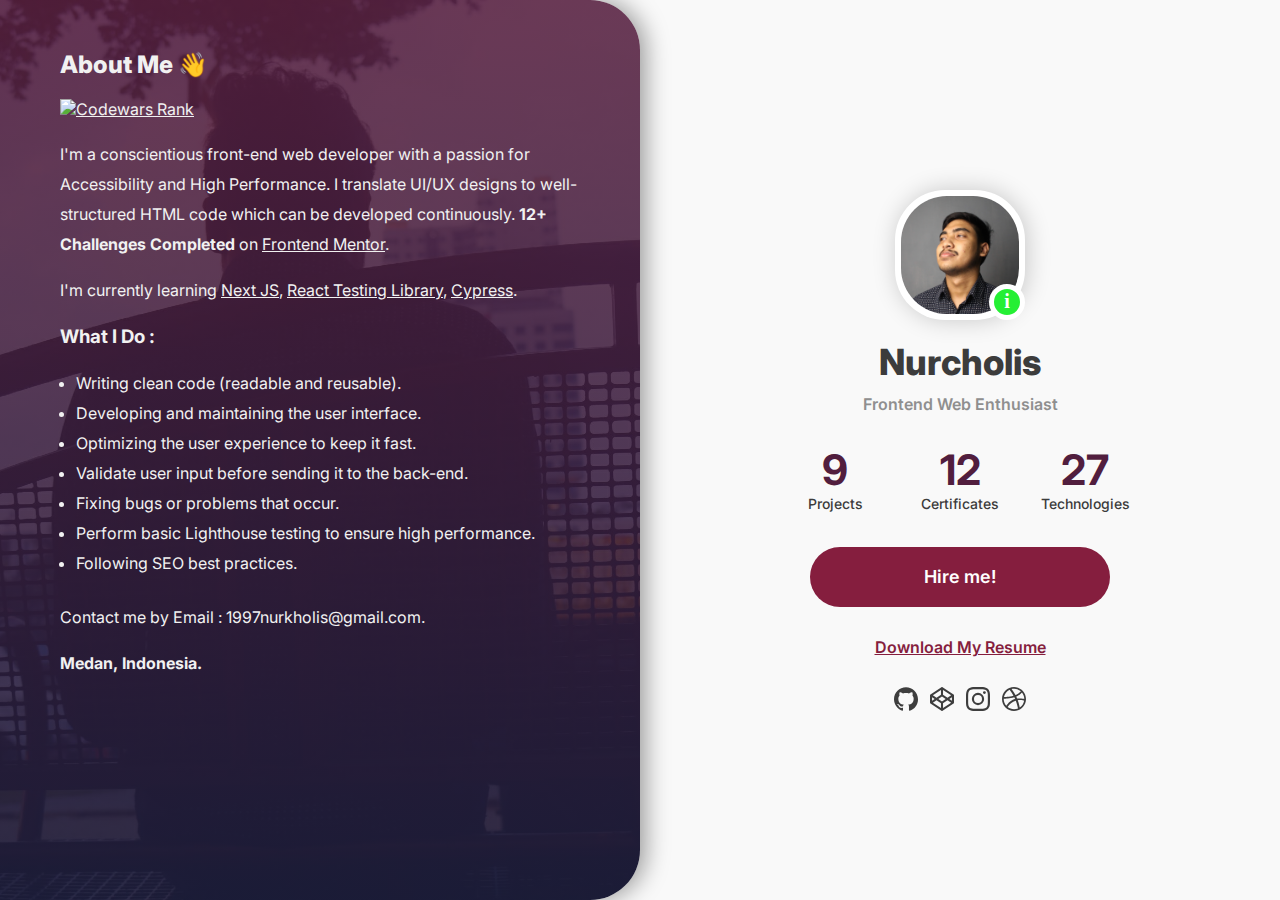
==== commit cb1f5437: "Updated Typo on Home Paragraph" ====
--- a/index.html
+++ b/index.html
@@ -205,9 +205,9 @@
               </a>
             </div>
             <p class="home__paragraph">
-              I'm a conscientious front end web developer with a passion for
+              I'm a conscientious front-end web developer with a passion for
               Accessibility and High Performance. I translate UI/UX designs to
-              well-structured HTML code and can be developed continuously.
+              well-structured HTML code which can be developed continuously.
               <b>12+ Challenges Completed </b> on
               <a
                 href="https://www.frontendmentor.io/profile/cholis04"
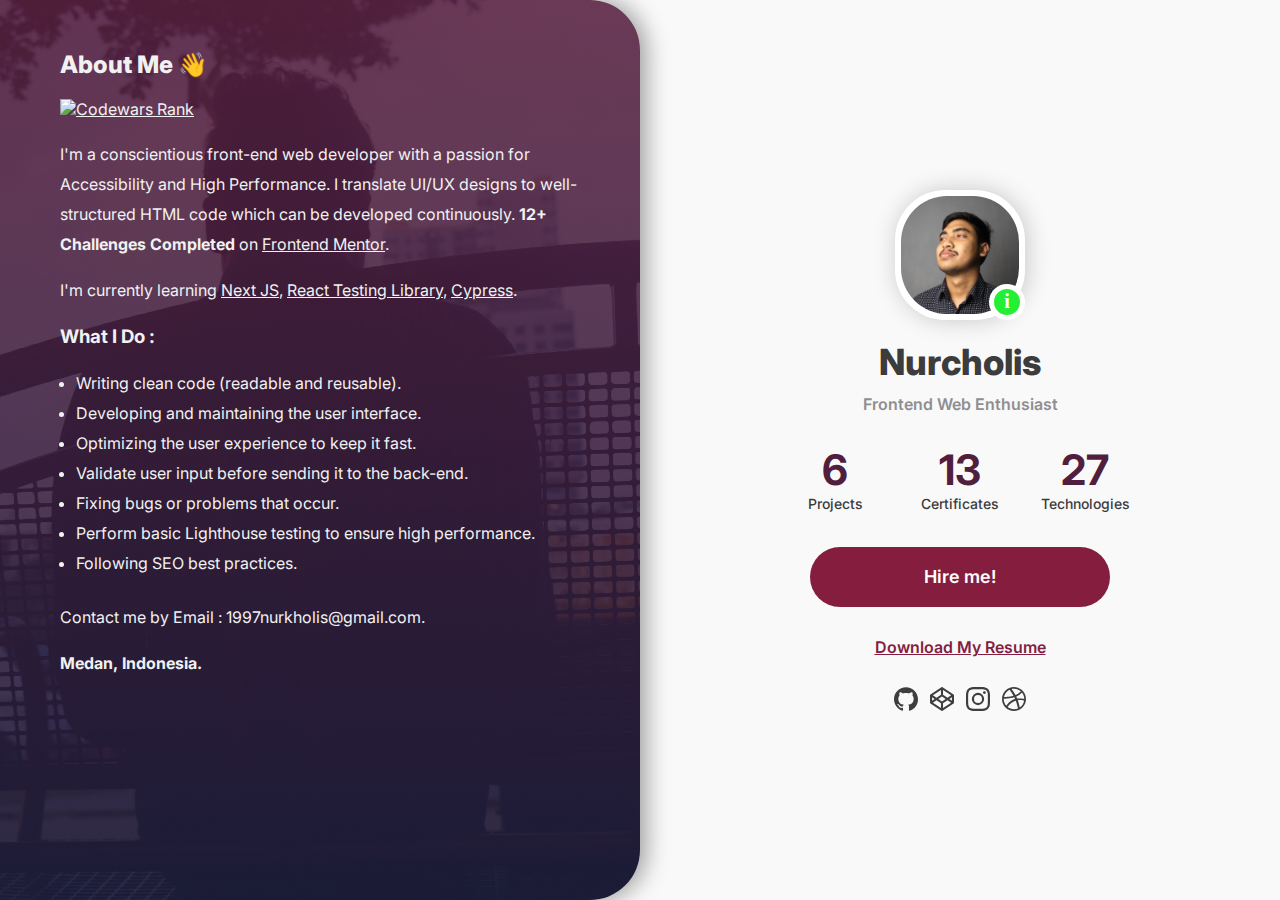
==== commit 312498e0: "Added  Certificate and Project" ====
--- a/index.html
+++ b/index.html
@@ -9,11 +9,11 @@
     />
     <meta
       name="description"
-      content="Membuat Web seperti Portofolio Website, Company Profile, Bussines Website, Landing Page"
+      content="Turning a web design into a real interactive web"
     />
     <meta
       name="keywords"
-      content="jasa pembuatan website, cara bikin website, cholis04, Muhammad Nurcholis"
+      content="ui,ux, ui/ux, frontend, frontend developer, cholis04, Muhammad Nurcholis"
     />
 
     <meta property="twitter:card" content="summary_large_image" />
@@ -21,14 +21,14 @@
     <meta property="twitter:title" content="Nurcholis (@cholis04)" />
     <meta
       property="twitter:description"
-      content="Membuat Web seperti Portofolio Website, Company Profile, Bussines Website, Landing Page"
+      content="Turning a web design into a real interactive web"
     />
 
     <meta property="og:type" content="website" />
     <meta property="og:title" content="Nurcholis (@cholis04)" />
     <meta
       property="og:description"
-      content="Membuat Web seperti Portofolio Website, Company Profile, Bussines Website, Landing Page"
+      content="Turning a web design into a real interactive web"
     />
     <meta property="og:url" content="https://cholis04.github" />
     <meta property="og:site_name" content="Cholis Portofolio" />
@@ -40,7 +40,7 @@
     <link rel="apple-touch-icon" href="/favicon.png" />
     <link href="./favicon.png" rel="icon" sizes="12x12" type="image/gif" />
 
-    <title>Nurcholis (cholis04) - Frontend Designer</title>
+    <title>Nurcholis (cholis04) - Front-end Web Developer</title>
     <link rel="stylesheet" type="text/css" href="./style.css" />
 
     <!-- Global site tag (gtag.js) - Google Analytics -->
@@ -429,8 +429,8 @@
             <!-- ########################## -->
 
             <div class="wrap-project">
-              <h3>Simple Note App</h3>
-              <p>( 2022 ) - React JS, Accessibility</p>
+              <h3>Simple Note Web App</h3>
+              <p>( 2022 ) - React JS, React Router, Custom Hooks</p>
               <div class="img-wrap">
                 <img
                   src="img/artworks/artwork-17.png"
@@ -443,12 +443,12 @@
                 <div class="detail-project">
                   <p class="summary-title">About :</p>
                   <p>
-                    This is the final project to complete the class
-                    <a
-                      href="https://www.dicoding.com/academies/403/"
-                      target="_blank"
-                      rel="noopener"
-                      >Belajar Membuat Aplikasi Web dengan React"</a
+                    This is submission project
+                    <a
+                      href="https://www.dicoding.com/learningpaths/58"
+                      target="_blank"
+                      rel="noopener"
+                      >React Learning Path</a
                     >
                     from Dicoding Indonesia.
                   </p>
@@ -456,15 +456,14 @@
                 <div class="detail-project">
                   <p class="summary-title">Featuers :</p>
                   <ul>
-                    <li>Able to Show List of Notes. (Mandatory)</li>
-                    <li>Able to Add Notes. (Mandatory)</li>
-                    <li>Able to Delete Notes. (Mandatory)</li>
-                    <li>There is a Note Search Feature. (Optional)</li>
-                    <li>
-                      There is a Character Limit in the Note Title Input.
-                      (Optional)
-                    </li>
-                    <li>There is a Note Archive Feature. (Optional)</li>
+                    <li>Show List of Active / Archive Notes.</li>
+                    <li>Added Notes.</li>
+                    <li>Delete Notes.</li>
+                    <li>Note Search by title.</li>
+                    <li>Note Archive Feature.</li>
+                    <li>User Registration and Authentication.</li>
+                    <li>Change Dark / Light Appearance.</li>
+                    <li>Switch to English / Indonesian.</li>
                   </ul>
                 </div>
                 <div class="detail-project">
@@ -581,82 +580,6 @@
             <!-- ########################## -->
 
             <div class="wrap-project">
-              <h3>Fylo Dark Theme Landing Page</h3>
-              <p>( 2022 ) - Accessibility, SASS, BEM</p>
-              <div class="img-wrap">
-                <img
-                  src="img/artworks/artwork-14.png"
-                  alt="Fylo Dark Theme Landing Page"
-                  title="Fylo Dark Theme Landing Page"
-                />
-              </div>
-              <details>
-                <summary>Details</summary>
-                <div class="detail-project">
-                  <p class="summary-title">About :</p>
-                  <p>
-                    This is a solution to the
-                    <a
-                      href="https://www.frontendmentor.io/challenges/fylo-dark-theme-landing-page-5ca5f2d21e82137ec91a50fd"
-                      target="_blank"
-                      rel="noopener"
-                      >Fylo dark theme landing page challenge on Frontend
-                      Mentor</a
-                    >. Frontend Mentor challenges help you improve your coding
-                    skills by building realistic projects.
-                  </p>
-                </div>
-                <div class="detail-project">
-                  <p class="summary-title">Users should be able to :</p>
-                  <ul>
-                    <li>
-                      View the optimal layout for the site depending on their
-                      device's screen size
-                    </li>
-                    <li>
-                      See hover states for all interactive elements on the page
-                    </li>
-                  </ul>
-                </div>
-                <div class="detail-project">
-                  <p class="summary-title">Links :</p>
-                  <ul>
-                    <li>
-                      <a
-                        href="https://cholis04.github.io/fylo-dark-theme-landing-page-master/"
-                        target="_blank"
-                        rel="noopener"
-                      >
-                        Live Preview ↗
-                      </a>
-                    </li>
-                    <li>
-                      <a
-                        href="https://www.frontendmentor.io/solutions/fylo-dark-theme-landing-page-using-scss-and-bem-naming-convention-7huUKAAVg"
-                        target="_blank"
-                        rel="noopener"
-                      >
-                        Solution ↗
-                      </a>
-                    </li>
-                    <li>
-                      <a
-                        href="https://github.com/cholis04/fylo-dark-theme-landing-page-master"
-                        target="_blank"
-                        rel="noopener"
-                      >
-                        Repository ↗
-                      </a>
-                    </li>
-                  </ul>
-                </div>
-              </details>
-              <hr />
-            </div>
-
-            <!-- ########################## -->
-
-            <div class="wrap-project">
               <h3>Advice Generator App</h3>
               <p>( 2022 ) - Next JS, Styled Component, Axios, Accessibility</p>
               <div class="img-wrap">
@@ -801,75 +724,6 @@
             <!-- ########################## -->
 
             <div class="wrap-project">
-              <h3>Cooking Recipe Web App</h3>
-              <p>( 2021 ) - ES6, Webpack, Web Component</p>
-              <div class="img-wrap">
-                <img
-                  src="img/artworks/artwork-8.png"
-                  alt="Cooking Recipe Web App"
-                  title="Cooking Recipe Web App"
-                />
-              </div>
-              <details>
-                <summary>Details</summary>
-                <div class="detail-project">
-                  <p class="summary-title">About :</p>
-                  <p>
-                    This website is intended for learning in one of the online
-                    course at Dicoding Indonesia. Where this site helps users to
-                    search and find recipes.
-                  </p>
-                </div>
-                <div class="detail-project">
-                  <p class="summary-title">Features :</p>
-                  <ul>
-                    <li>Users can search recipe data.</li>
-                    <li>
-                      See the entire list of recipes that are searched by
-                      keyword.
-                    </li>
-                    <li>See the recipe in detail.</li>
-                  </ul>
-                </div>
-                <div class="detail-project">
-                  <p class="summary-title">Deficiency :</p>
-                  <ul>
-                    <li>Website is too simple.</li>
-                    <li>
-                      The recipe list is not showing when the page is loaded for
-                      the first time
-                    </li>
-                  </ul>
-                </div>
-                <div class="detail-project">
-                  <p class="summary-title">Links :</p>
-                  <ul>
-                    <li>
-                      <a
-                        href="https://cooking-app-ae933.web.app/"
-                        target="_blank"
-                        rel="noopener"
-                        >Live Preview ↗
-                      </a>
-                    </li>
-                    <li>
-                      <a
-                        href="https://github.com/cholis04/CookingApp-BFFEWD"
-                        target="_blank"
-                        rel="noopener"
-                      >
-                        Repository ↗
-                      </a>
-                    </li>
-                  </ul>
-                </div>
-              </details>
-              <hr />
-            </div>
-
-            <!-- ########################## -->
-
-            <div class="wrap-project">
               <h3>Flipcard - Digital Contact</h3>
               <p>( 2021 ) - Firebase, React JS</p>
               <div class="img-wrap">
@@ -928,81 +782,6 @@
                     <li>
                       <a
                         href="https://pro-flipcard.web.app/"
-                        target="_blank"
-                        rel="noopener"
-                        >Live Preview ↗
-                      </a>
-                    </li>
-                  </ul>
-                </div>
-              </details>
-              <hr />
-            </div>
-
-            <!-- ########################## -->
-
-            <div class="wrap-project">
-              <h3>Trisya Label Official Web App</h3>
-              <p>( 2021 ) - HTML, CSS, React JS template PWA</p>
-              <div class="img-wrap">
-                <img
-                  src="img/artworks/artwork-5.png"
-                  alt="Trisya Label Official Web App"
-                  title="Trisya Label Official Web App"
-                />
-              </div>
-              <details>
-                <summary>Details</summary>
-                <div class="detail-project">
-                  <p class="summary-title">About :</p>
-                  <p>
-                    Marketing products in the form of food ingredients that are
-                    ready to be cooked. view all products sold and provide
-                    information such as grocery prices, delivery schedules and
-                    couriers, as well as available payment methods.
-                  </p>
-                </div>
-                <div class="detail-project">
-                  <p class="summary-title">Features :</p>
-                  <ul>
-                    <li>Users can find the groceries they want to buy.</li>
-                    <li>
-                      There is a ingredients category menu that makes it easy
-                      for potential buyers.
-                    </li>
-                    <li>
-                      Users can add shopping lists stored on their respective
-                      devices.
-                    </li>
-                    <li>Attractive and contemporary appearance.</li>
-                    <li>
-                      Users can download the web and use it offline like an
-                      application.
-                    </li>
-                    <li>Links to trisya label social media account.</li>
-                    <li>
-                      Orders will be directed to the WhatsApp application.
-                    </li>
-                  </ul>
-                </div>
-                <div class="detail-project">
-                  <p class="summary-title">Deficiency :</p>
-                  <ul>
-                    <li>
-                      Does not have a login system, so users don't have an order
-                      history list, and admins can't add/change products without
-                      going through manual coding.
-                    </li>
-                    <li>Have not optimized SEO.</li>
-                    <li>Still using the free domain.</li>
-                  </ul>
-                </div>
-                <div class="detail-project">
-                  <p class="summary-title">Links :</p>
-                  <ul>
-                    <li>
-                      <a
-                        href="https://trisya-label.web.app/"
                         target="_blank"
                         rel="noopener"
                         >Live Preview ↗
@@ -1035,6 +814,19 @@
               <h3>Front End Web Developer</h3>
               <ul class="item-certificates">
                 <li>
+                  <h4>Belajar Fundamental Aplikasi Web dengan React</h4>
+                  <p>(2022) - Dicoding Indonesia</p>
+                  <div class="linkto-certificate">
+                    <a
+                      href="https://www.dicoding.com/certificates/0LZ0G33NRX65"
+                      target="_blank"
+                      rel="noopener"
+                    >
+                      View Certificate
+                    </a>
+                  </div>
+                </li>
+                <li>
                   <h4>Belajar Membuat Aplikasi Web dengan React</h4>
                   <p>(2022) - Dicoding Indonesia</p>
                   <div class="linkto-certificate">
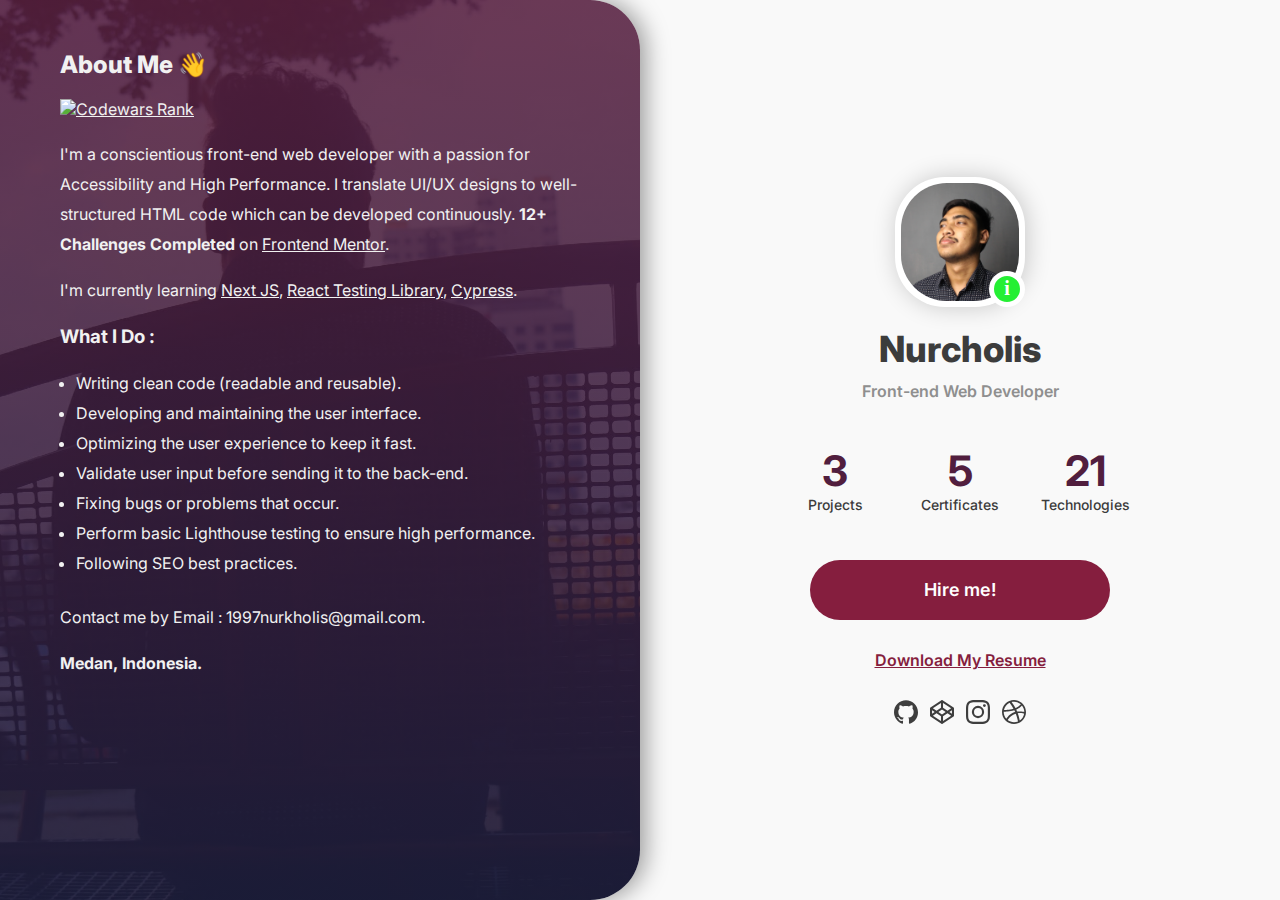
==== commit 12ad968d: "chore: Updated Portfolio Certificate & Project" ====
--- a/index.html
+++ b/index.html
@@ -81,7 +81,7 @@
             </div>
           </div>
           <h1 class="summary__name">Nurcholis</h1>
-          <p class="summary__job-title">Frontend Web Enthusiast</p>
+          <p class="summary__job-title">Front-end Web Developer</p>
           <div class="summary__stats">
             <button class="summary__box-stats linked" data-id="project">
               <span class="summary__head-num" id="number-projects">-</span>
@@ -260,31 +260,9 @@
               <div class="wrap-tech">
                 <h3>Programming Language</h3>
                 <ul>
+                  <li>JavaScript</li>
                   <li>Node JS</li>
-                  <li>PHP</li>
-                  <li>JavaScript</li>
                   <li>Typescript</li>
-                </ul>
-              </div>
-              <div class="wrap-tech">
-                <h3>Mark Up Language</h3>
-                <ul>
-                  <li>HTML</li>
-                  <li>CSS</li>
-                </ul>
-              </div>
-              <div class="wrap-tech">
-                <h3>CSS preprocessor</h3>
-                <ul>
-                  <li>SASS</li>
-                  <li>Styled Component</li>
-                </ul>
-              </div>
-              <div class="wrap-tech">
-                <h3>Database</h3>
-                <ul>
-                  <li>MySQL</li>
-                  <li>Firestore</li>
                 </ul>
               </div>
               <div class="wrap-tech">
@@ -296,18 +274,18 @@
                 </ul>
               </div>
               <div class="wrap-tech">
+                <h3>CSS preprocessor</h3>
+                <ul>
+                  <li>SASS</li>
+                  <li>Styled Component</li>
+                </ul>
+              </div>
+              <div class="wrap-tech">
                 <h3>Testing</h3>
                 <ul>
                   <li>Jest</li>
                   <li>React Testing Library</li>
                   <li>Cypress</li>
-                </ul>
-              </div>
-              <div class="wrap-tech">
-                <h3>Design</h3>
-                <ul>
-                  <li>Inkscape</li>
-                  <li>Figma</li>
                 </ul>
               </div>
               <div class="wrap-tech">
@@ -329,9 +307,10 @@
                 <h3>Tools and Support</h3>
                 <ul>
                   <li>GitHub</li>
-                  <li>Markdown</li>
+                  <li>Storybook</li>
                   <li>VS Code</li>
                   <li>Postman</li>
+                  <li>Figma</li>
                 </ul>
               </div>
             </div>
@@ -354,13 +333,15 @@
             </h2>
 
             <div class="wrap-project">
-              <h3>Easybank Landing Page</h3>
-              <p>( 2022 ) - Accessibility, BEM, Parcel, SASS, TypeScript</p>
+              <h3>Discussion Forum Web App</h3>
+              <p>
+                ( 2023 ) - React JS, Redux Toolkit, Automation Testing, CI/CD
+              </p>
               <div class="img-wrap">
                 <img
-                  src="img/artworks/artwork-18.png"
-                  alt="Easybank landing page"
-                  title="Easybank landing page"
+                  src="img/artworks/artwork-19.png"
+                  alt="Discussion Forum Web App"
+                  title="Discussion Forum Web App"
                 />
               </div>
               <details>
@@ -368,56 +349,31 @@
                 <div class="detail-project">
                   <p class="summary-title">About :</p>
                   <p>
-                    This is a solution to the
-                    <a
-                      href="https://www.frontendmentor.io/challenges/easybank-landing-page-WaUhkoDN"
-                      target="_blank"
-                      rel="noopener"
-                      >Easybank landing page</a
-                    >. Frontend Mentor challenges help you improve your coding
-                    skills by building realistic projects.
+                    Submission (Final Project) in the form of building a React
+                    application with good code, country management using Redux,
+                    tested and deployed automatically.
                   </p>
-                </div>
-                <div class="detail-project">
-                  <p class="summary-title">Users should be able to :</p>
-                  <ul>
-                    <li>
-                      View the optimal layout for the site depending on their
-                      device's screen size
-                    </li>
-                    <li>
-                      See hover states for all interactive elements on the page
-                    </li>
-                  </ul>
+                  <p>
+                    This is submission project
+                    <a
+                      href="https://www.dicoding.com/learningpaths/58"
+                      target="_blank"
+                      rel="noopener"
+                      >React Learning Path</a
+                    >
+                    from Dicoding Indonesia.
+                  </p>
                 </div>
                 <div class="detail-project">
                   <p class="summary-title">Links :</p>
                   <ul>
                     <li>
                       <a
-                        href="https://easybank-landing-page-master-beta-six.vercel.app/"
+                        href="https://discussion-forum-rho.vercel.app/"
                         target="_blank"
                         rel="noopener"
                       >
                         Live Preview ↗
-                      </a>
-                    </li>
-                    <li>
-                      <a
-                        href="https://www.frontendmentor.io/solutions/easybank-landing-page-using-sass-and-bem-naming-convention-_Y1eC3szF_"
-                        target="_blank"
-                        rel="noopener"
-                      >
-                        Solution ↗
-                      </a>
-                    </li>
-                    <li>
-                      <a
-                        href="https://github.com/cholis04/easybank-landing-page-master"
-                        target="_blank"
-                        rel="noopener"
-                      >
-                        Repository ↗
                       </a>
                     </li>
                   </ul>
@@ -454,7 +410,7 @@
                   </p>
                 </div>
                 <div class="detail-project">
-                  <p class="summary-title">Featuers :</p>
+                  <p class="summary-title">Features :</p>
                   <ul>
                     <li>Show List of Active / Archive Notes.</li>
                     <li>Added Notes.</li>
@@ -578,222 +534,6 @@
             </div>
 
             <!-- ########################## -->
-
-            <div class="wrap-project">
-              <h3>Advice Generator App</h3>
-              <p>( 2022 ) - Next JS, Styled Component, Axios, Accessibility</p>
-              <div class="img-wrap">
-                <img
-                  src="img/artworks/artwork-13.png"
-                  alt="Advice Generator App"
-                  title="Advice Generator App"
-                />
-              </div>
-              <details>
-                <summary>Details</summary>
-                <div class="detail-project">
-                  <p class="summary-title">About :</p>
-                  <p>
-                    This is a solution to the
-                    <a
-                      href="https://www.frontendmentor.io/challenges/advice-generator-app-QdUG-13db"
-                      target="_blank"
-                      rel="noopener"
-                      >Advice generator app challenge on Frontend Mentor</a
-                    >. Frontend Mentor challenges help you improve your coding
-                    skills by building realistic projects.
-                  </p>
-                </div>
-                <div class="detail-project">
-                  <p class="summary-title">Users should be able to :</p>
-                  <ul>
-                    <li>
-                      View the optimal layout for the site depending on their
-                      device's screen size
-                    </li>
-                    <li>
-                      See hover states for all interactive elements on the page
-                    </li>
-                    <li>
-                      Generate a new piece of advice by clicking the dice icon
-                    </li>
-                  </ul>
-                </div>
-                <div class="detail-project">
-                  <p class="summary-title">Links :</p>
-                  <ul>
-                    <li>
-                      <a
-                        href="https://advice-generator-app-main-tau.vercel.app/"
-                        target="_blank"
-                        rel="noopener"
-                      >
-                        Live Preview ↗
-                      </a>
-                    </li>
-                    <li>
-                      <a
-                        href="https://www.frontendmentor.io/solutions/advice-generator-using-nextjs-axios-and-styledcomponent-yfSykOOBI"
-                        target="_blank"
-                        rel="noopener"
-                      >
-                        Solution ↗
-                      </a>
-                    </li>
-                    <li>
-                      <a
-                        href="https://github.com/cholis04/advice-generator-app-main/"
-                        target="_blank"
-                        rel="noopener"
-                      >
-                        Repository ↗
-                      </a>
-                    </li>
-                  </ul>
-                </div>
-              </details>
-              <hr />
-            </div>
-
-            <!-- ########################## -->
-
-            <div class="wrap-project">
-              <h3>Samawwah Landing Page</h3>
-              <p>( 2021 ) - Gatsby JS</p>
-              <div class="img-wrap">
-                <img
-                  src="img/artworks/artwork-9.png"
-                  alt="Samawwah Landing Page"
-                  title="Samawwah Landing Page"
-                />
-              </div>
-              <details>
-                <summary>Details</summary>
-                <div class="detail-project">
-                  <p class="summary-title">About :</p>
-                  <p>
-                    Promote the services of wedding invitation service providers
-                    that contain some information in the form of benefits,
-                    prices, theme choices, and how to order wedding invitation
-                    services.
-                  </p>
-                </div>
-                <div class="detail-project">
-                  <p class="summary-title">Features :</p>
-                  <ul>
-                    <li>Applying SEO friendly</li>
-                    <li>
-                      The appearance of the site is attractive, up-to-date and
-                      responsive
-                    </li>
-                    <li>Call To Action to the WhatsApp application</li>
-                    <li>Reviews from previous customers</li>
-                    <li>
-                      Links to dynamic invite demos based on the selected theme
-                    </li>
-                    <li>Live demo of wedding invitation theme</li>
-                  </ul>
-                </div>
-                <div class="detail-project">
-                  <p class="summary-title">Deficiency :</p>
-                  <ul>
-                    <li>No login system</li>
-                    <li>
-                      Don't have an order page for potential customers yet
-                    </li>
-                  </ul>
-                </div>
-                <div class="detail-project">
-                  <p class="summary-title">Links :</p>
-                  <ul>
-                    <li>
-                      <a
-                        href="https://samawwah-project.web.app/"
-                        target="_blank"
-                        rel="noopener"
-                      >
-                        Live Preview ↗
-                      </a>
-                    </li>
-                  </ul>
-                </div>
-              </details>
-              <hr />
-            </div>
-
-            <!-- ########################## -->
-
-            <div class="wrap-project">
-              <h3>Flipcard - Digital Contact</h3>
-              <p>( 2021 ) - Firebase, React JS</p>
-              <div class="img-wrap">
-                <img
-                  src="img/artworks/artwork-6.png"
-                  alt="Flipcard - Digital Contact"
-                  title="Flipcard - Digital Contact"
-                />
-              </div>
-              <details>
-                <summary>Details</summary>
-                <div class="detail-project">
-                  <p class="summary-title">About :</p>
-                  <p>
-                    Help users create a special page in the form of a digital
-                    business card containing information and several links in it
-                    that are easy to use and free
-                  </p>
-                </div>
-                <div class="detail-project">
-                  <p class="summary-title">Features :</p>
-                  <ul>
-                    <li>Login using Google Account.</li>
-                    <li>Added User photos and information.</li>
-                    <li>Links or page links according to the username.</li>
-                    <li>User can add multiple links into digital name.</li>
-                    <li>
-                      There is a choice of light and dark themes as well as a
-                      choice of cool color accents.
-                    </li>
-                    <li>
-                      Analyze the number of people who viewed and clicked on
-                      your link.
-                    </li>
-                  </ul>
-                </div>
-                <div class="detail-project">
-                  <p class="summary-title">Deficiency :</p>
-                  <ul>
-                    <li>
-                      Limited digital business card customization display.
-                    </li>
-                    <li>
-                      The number of links that can be added is no more than 12.
-                    </li>
-                    <li>Inaccurate data analysis.</li>
-                    <li>
-                      Some browsers do not support digital business card
-                      display.
-                    </li>
-                  </ul>
-                </div>
-                <div class="detail-project">
-                  <p class="summary-title">Links :</p>
-                  <ul>
-                    <li>
-                      <a
-                        href="https://pro-flipcard.web.app/"
-                        target="_blank"
-                        rel="noopener"
-                        >Live Preview ↗
-                      </a>
-                    </li>
-                  </ul>
-                </div>
-              </details>
-              <hr />
-            </div>
-
-            <!-- ########################## -->
           </div>
         </section>
         <!-- Project Tab Panel -->
@@ -814,11 +554,11 @@
               <h3>Front End Web Developer</h3>
               <ul class="item-certificates">
                 <li>
-                  <h4>Belajar Fundamental Aplikasi Web dengan React</h4>
-                  <p>(2022) - Dicoding Indonesia</p>
+                  <h4>Menjadi React Web Developer Expert</h4>
+                  <p>(2023) - Dicoding Indonesia</p>
                   <div class="linkto-certificate">
                     <a
-                      href="https://www.dicoding.com/certificates/0LZ0G33NRX65"
+                      href="https://www.dicoding.com/certificates/NVP79JQ4WZR0"
                       target="_blank"
                       rel="noopener"
                     >
@@ -827,11 +567,11 @@
                   </div>
                 </li>
                 <li>
-                  <h4>Belajar Membuat Aplikasi Web dengan React</h4>
+                  <h4>Belajar Fundamental Aplikasi Web dengan React</h4>
                   <p>(2022) - Dicoding Indonesia</p>
                   <div class="linkto-certificate">
                     <a
-                      href="https://www.dicoding.com/certificates/NVP7K4GLGZR0"
+                      href="https://www.dicoding.com/certificates/0LZ0G33NRX65"
                       target="_blank"
                       rel="noopener"
                     >
@@ -840,11 +580,11 @@
                   </div>
                 </li>
                 <li>
-                  <h4>Belajar Fundamental Front-End Web Development</h4>
-                  <p>(2021) - Dicoding Indonesia</p>
+                  <h4>Front End Development Libraries</h4>
+                  <p>(2021) - freeCodeCamp</p>
                   <div class="linkto-certificate">
                     <a
-                      href="https://www.dicoding.com/certificates/KEXL3LOGWPG2"
+                      href="https://www.freecodecamp.org/certification/cholis/front-end-libraries"
                       target="_blank"
                       rel="noopener"
                     >
@@ -853,11 +593,11 @@
                   </div>
                 </li>
                 <li>
-                  <h4>Front End Development Libraries</h4>
+                  <h4>JavaScript Algorithms and Data Structures</h4>
                   <p>(2021) - freeCodeCamp</p>
                   <div class="linkto-certificate">
                     <a
-                      href="https://www.freecodecamp.org/certification/cholis/front-end-libraries"
+                      href="https://www.freecodecamp.org/certification/cholis/javascript-algorithms-and-data-structures"
                       target="_blank"
                       rel="noopener"
                     >
@@ -865,12 +605,18 @@
                     </a>
                   </div>
                 </li>
+              </ul>
+            </div>
+
+            <div class="certificate__group">
+              <h3>Back End Developer</h3>
+              <ul class="item-certificates">
                 <li>
-                  <h4>Belajar Membuat Front-End Web untuk Pemula</h4>
+                  <h4>Belajar Membuat Aplikasi Back-End untuk Pemula</h4>
                   <p>(2021) - Dicoding Indonesia</p>
                   <div class="linkto-certificate">
                     <a
-                      href="https://www.dicoding.com/certificates/6RPNK2G89P2M"
+                      href="https://www.dicoding.com/certificates/L4PQM7347ZO1"
                       target="_blank"
                       rel="noopener"
                     >
@@ -878,129 +624,6 @@
                     </a>
                   </div>
                 </li>
-                <li>
-                  <h4>Belajar Dasar Pemrograman Web</h4>
-                  <p>(2021) - Dicoding Indonesia</p>
-                  <div class="linkto-certificate">
-                    <a
-                      href="https://www.dicoding.com/certificates/N9ZOD1JEDPG5"
-                      target="_blank"
-                      rel="noopener"
-                    >
-                      View Certificate
-                    </a>
-                  </div>
-                </li>
-                <li>
-                  <h4>JavaScript Algorithms and Data Structures</h4>
-                  <p>(2021) - freeCodeCamp</p>
-                  <div class="linkto-certificate">
-                    <a
-                      href="https://www.freecodecamp.org/certification/cholis/javascript-algorithms-and-data-structures"
-                      target="_blank"
-                      rel="noopener"
-                    >
-                      View Certificate
-                    </a>
-                  </div>
-                </li>
-              </ul>
-            </div>
-
-            <div class="certificate__group">
-              <h3>Back End Developer</h3>
-              <ul class="item-certificates">
-                <li>
-                  <h4>
-                    Architecting on AWS (Membangun Arsitektur Cloud di AWS)
-                  </h4>
-                  <p>(2021) - Dicoding Indonesia</p>
-                  <div class="linkto-certificate">
-                    <a
-                      href="https://www.dicoding.com/certificates/07Z658ORWXQR"
-                      target="_blank"
-                      rel="noopener"
-                    >
-                      View Certificate
-                    </a>
-                  </div>
-                </li>
-                <li>
-                  <h4>
-                    Cloud Practitioner Essentials (Belajar Dasar AWS Cloud)
-                  </h4>
-                  <p>(2021) - Dicoding Indonesia</p>
-                  <div class="linkto-certificate">
-                    <a
-                      href="https://www.dicoding.com/certificates/ERZR5RE5OPYV"
-                      target="_blank"
-                      rel="noopener"
-                    >
-                      View Certificate
-                    </a>
-                  </div>
-                </li>
-                <li>
-                  <h4>Belajar Membuat Aplikasi Back-End untuk Pemula</h4>
-                  <p>(2021) - Dicoding Indonesia</p>
-                  <div class="linkto-certificate">
-                    <a
-                      href="https://www.dicoding.com/certificates/L4PQM7347ZO1"
-                      target="_blank"
-                      rel="noopener"
-                    >
-                      View Certificate
-                    </a>
-                  </div>
-                </li>
-                <li>
-                  <h4>Belajar Dasar Pemrograman JavaScript</h4>
-                  <p>(2021) - Dicoding Indonesia</p>
-                  <div class="linkto-certificate">
-                    <a
-                      href="https://www.dicoding.com/certificates/JMZVMLR9RZN9"
-                      target="_blank"
-                      rel="noopener"
-                    >
-                      View Certificate
-                    </a>
-                  </div>
-                </li>
-              </ul>
-            </div>
-
-            <div class="certificate__group">
-              <h3>Data Analyst</h3>
-              <ul class="item-certificates">
-                <li>
-                  <h4>Data Analyst Python Track</h4>
-                  <p>(2021) - DQLab.id</p>
-                  <div class="linkto-certificate">
-                    <a
-                      href="https://academy.dqlab.id/certificate/pdf/DQLABDATRCSIBNRG/TRACK"
-                      target="_blank"
-                      rel="noopener"
-                    >
-                      View Certificate
-                    </a>
-                  </div>
-                </li>
-                <li>
-                  <h4>
-                    Big Data Analytics: Opportunities, Challenges, and the
-                    Future
-                  </h4>
-                  <p>(2021) - FutureLearn</p>
-                  <div class="linkto-certificate">
-                    <a
-                      href="https://www.futurelearn.com/certificates/2bztstb"
-                      target="_blank"
-                      rel="noopener"
-                    >
-                      View Certificate
-                    </a>
-                  </div>
-                </li>
               </ul>
             </div>
           </div>
--- a/style.css
+++ b/style.css
@@ -30,7 +30,7 @@
 }
 
 a {
-  color:inherit;
+  color: inherit;
 }
 
 .container {
@@ -197,9 +197,9 @@
 /* ############################################# */
 
 .summary__stats {
-  margin: 0px auto;
-  margin-top: 10px;
-  margin-bottom: 20px;
+  margin: 24px auto;
+  margin-bottom: 32px;
+
   max-width: 420px;
   width: 100%;
   height: auto;
@@ -356,7 +356,7 @@
   width: 28px;
   height: 28px;
   background: black;
-  border:none;
+  border: none;
   color: rgb(175, 175, 175);
   border-radius: 20px;
   font-size: 14px;
@@ -532,13 +532,8 @@
   font-weight: 700;
   margin-bottom: 10px;
 }
-#project
-  .content-container
-  .wrap-project
-  details
-  .detail-project
-  p a  {
- color:inherit;
+#project .content-container .wrap-project details .detail-project p a {
+  color: inherit;
 }
 #project .content-container .wrap-project details .detail-project ul {
   padding-left: 16px;
@@ -716,7 +711,8 @@
   /* #####################  NAME & TITLE  ######################## */
   /* #####################   STATS   ######################## */
   .summary__stats {
-    margin-top: 20px;
+    margin-top: 32px;
+    margin-bottom: 32px;
     padding: 0px;
   }
   .summary__box-stats {
